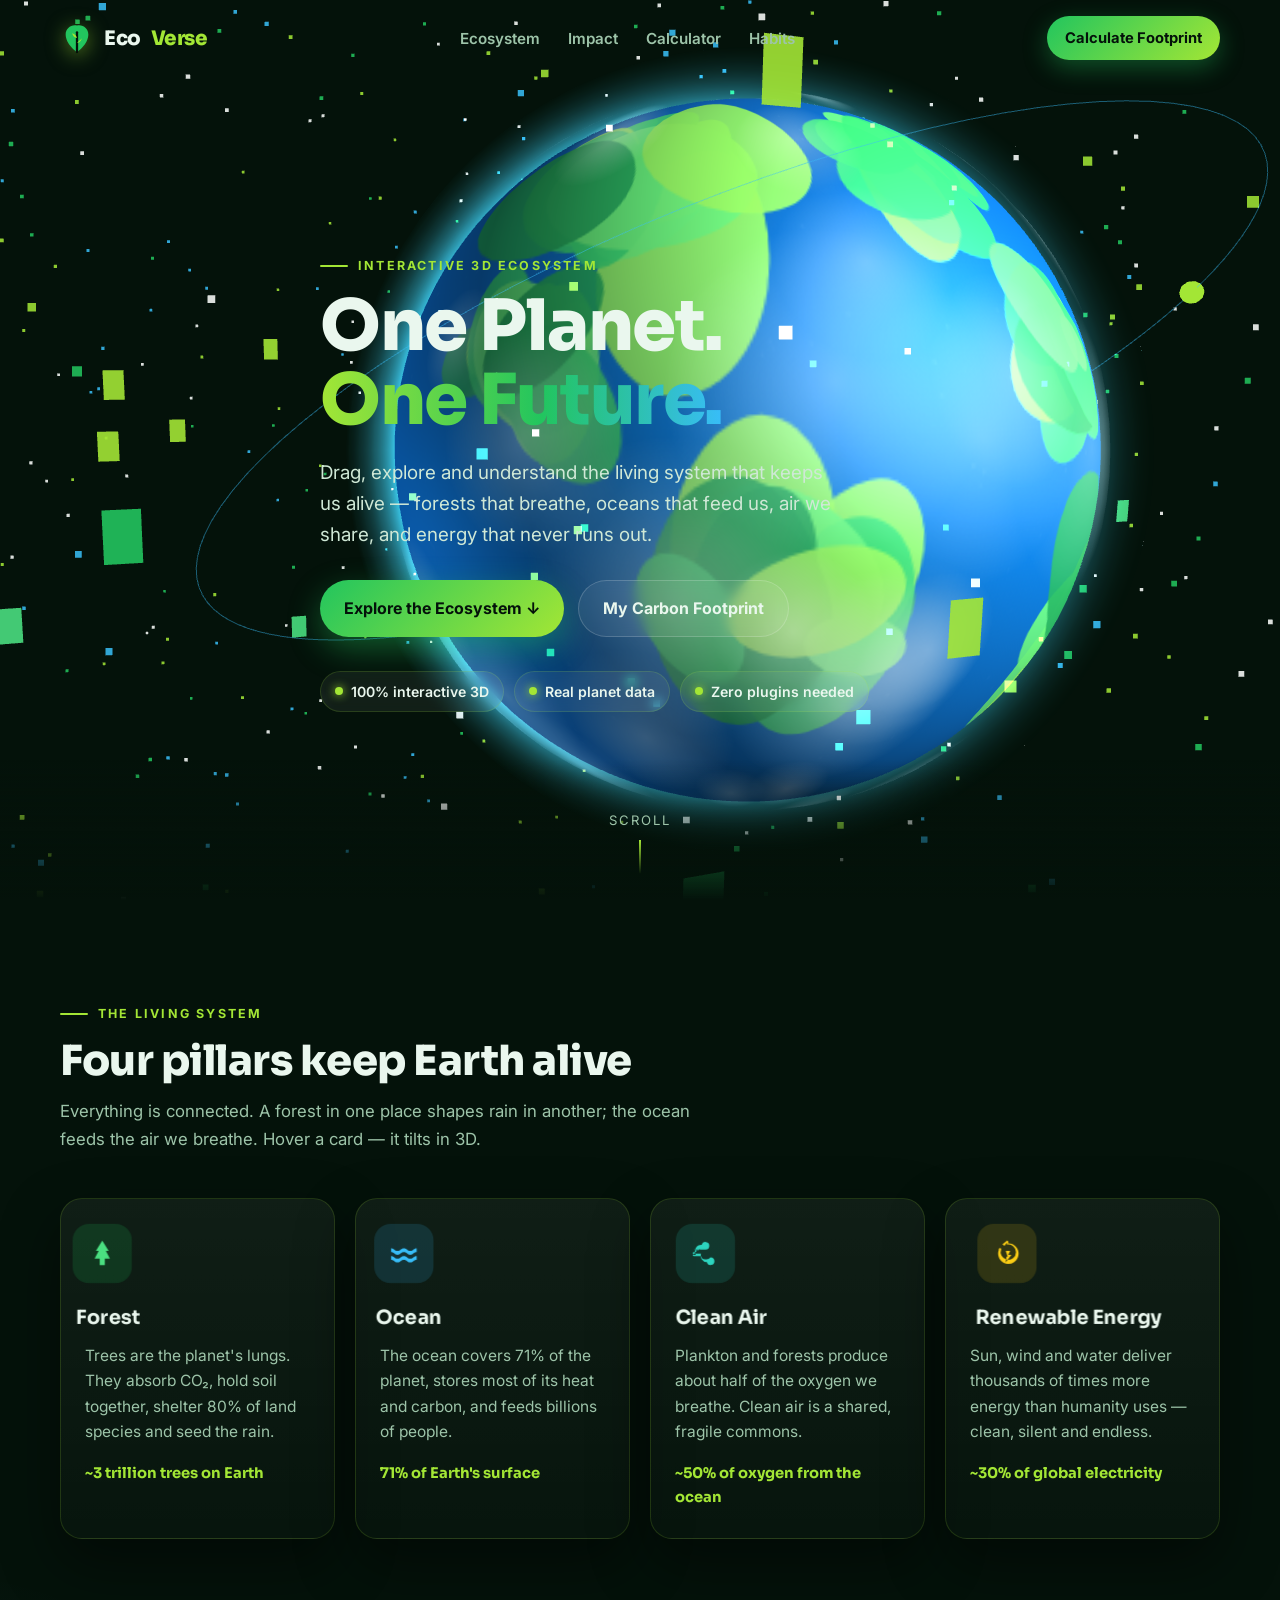
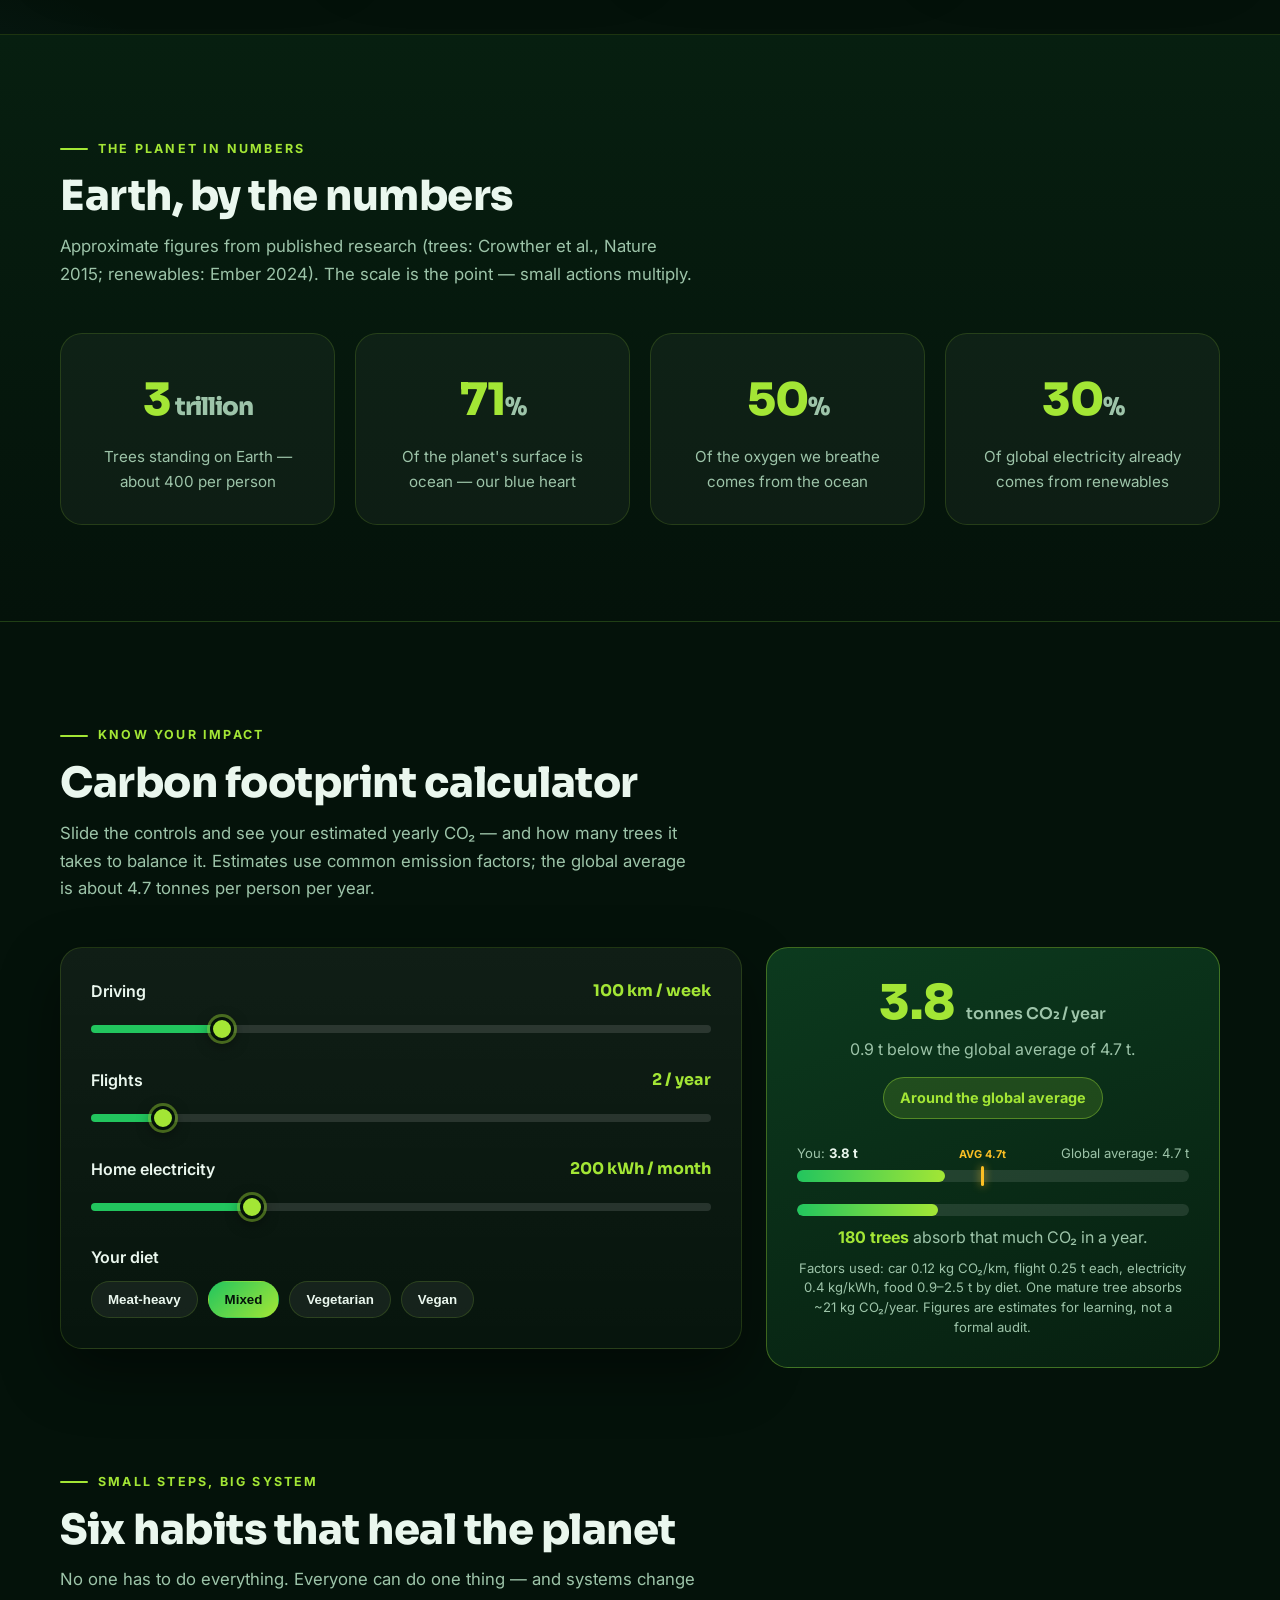
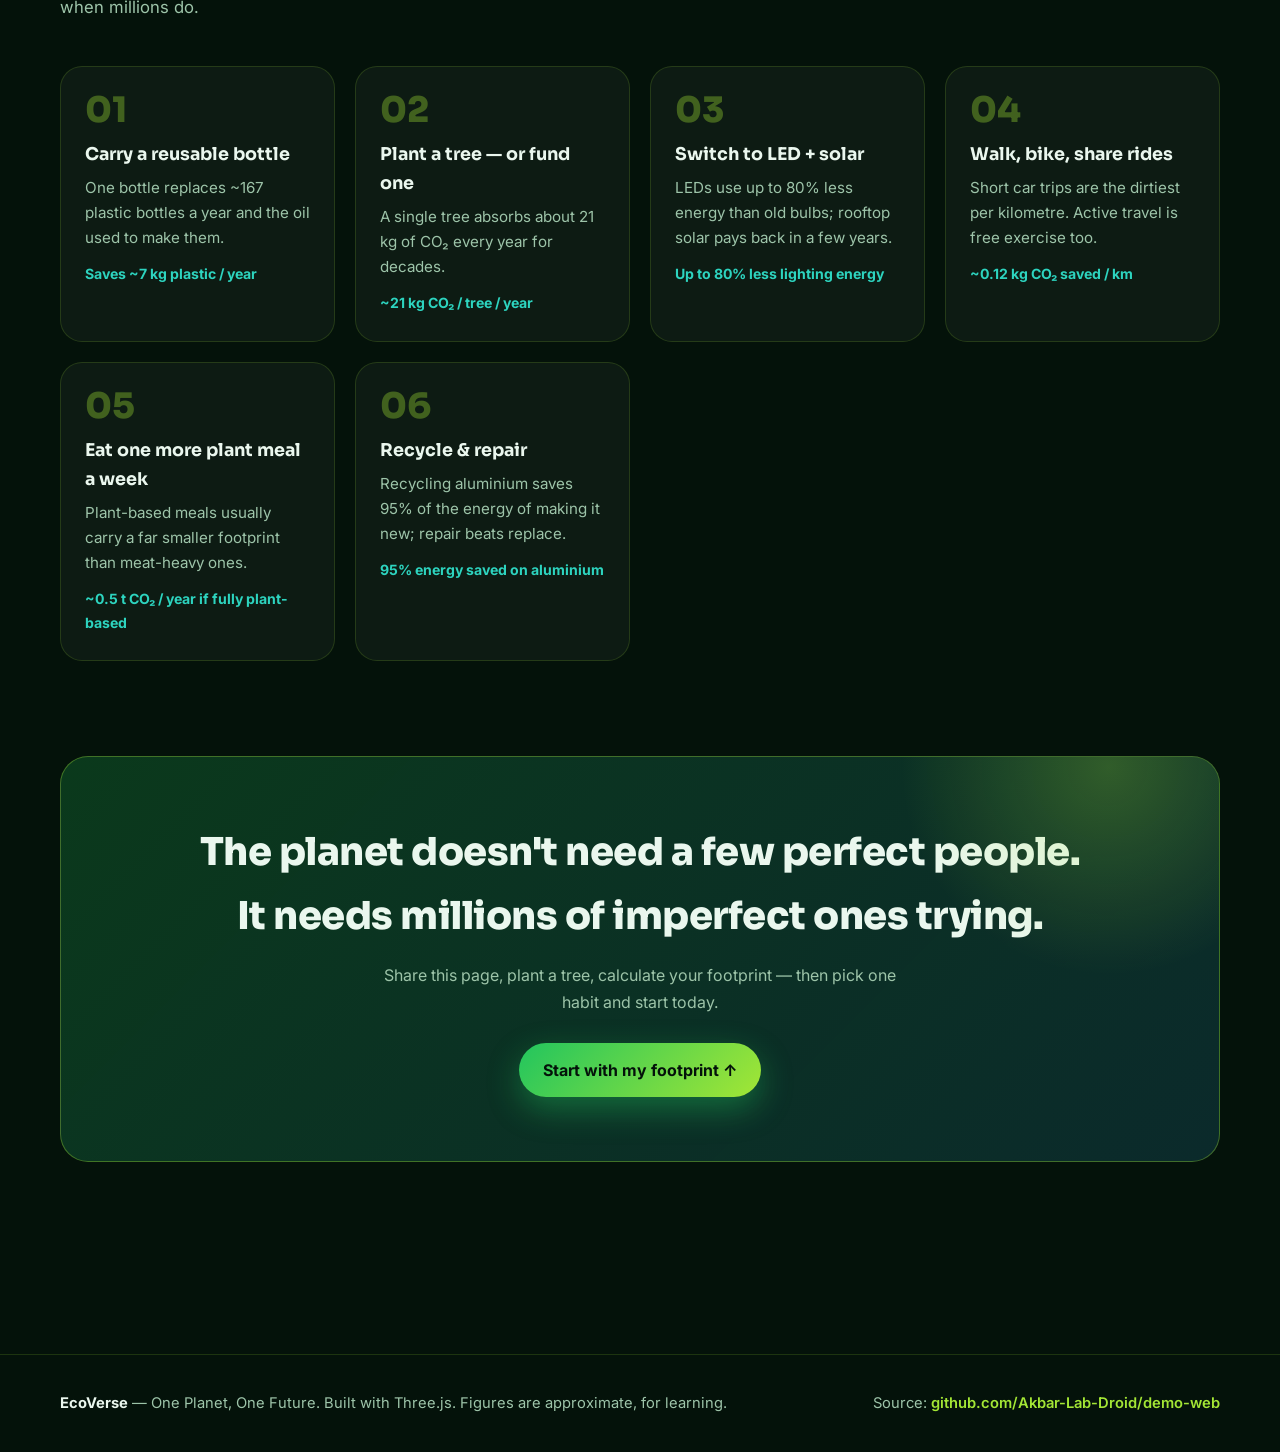
==== index.html @ ca8c3e6c "EcoVerse: interactive 3D eco-ecosystem site (Three.js Earth, carbon calculator, mobile + desktop pol" ====
<!DOCTYPE html>
<html lang="en">
<head>
<meta charset="UTF-8">
<meta name="viewport" content="width=device-width, initial-scale=1.0">
<meta name="description" content="EcoVerse — an interactive 3D journey through Earth's living ecosystem: forests, oceans, clean air and renewable energy.">
<meta name="theme-color" content="#04120a">
<title>EcoVerse — One Planet, One Future | Interactive 3D Ecosystem</title>
<link rel="preconnect" href="https://fonts.googleapis.com">
<link rel="preconnect" href="https://fonts.gstatic.com" crossorigin>
<link href="https://fonts.googleapis.com/css2?family=Sora:wght@400;600;700;800&family=Inter:wght@400;500;600&display=swap" rel="stylesheet">
<style>
  :root{
    --bg:#04120a; --bg2:#071f10; --card:#0a2a17; --line:rgba(163,230,53,.16);
    --green:#22c55e; --lime:#a3e635; --cyan:#38bdf8; --teal:#2dd4bf;
    --text:#eaf7ee; --dim:#9dc4a9; --white:#fff;
    --radius:22px;
    --shadow:0 24px 60px rgba(0,0,0,.45);
  }
  *{box-sizing:border-box;margin:0;padding:0}
  html{scroll-behavior:smooth;scroll-padding-top:84px}
  body{-webkit-tap-highlight-color:transparent}
  button,a{ touch-action:manipulation }
  :focus-visible{outline:3px solid var(--lime);outline-offset:2px;border-radius:6px}

  /* Scroll progress bar */
  #scrollbar{position:fixed;top:0;left:0;height:3px;width:0;background:linear-gradient(90deg,var(--green),var(--lime),var(--cyan));z-index:200;box-shadow:0 0 12px rgba(163,230,53,.6)}
  body{
    font-family:'Inter',system-ui,-apple-system,sans-serif;
    background:var(--bg); color:var(--text); line-height:1.65; overflow-x:hidden;
    background-image:radial-gradient(900px 500px at 85% -10%, rgba(34,197,94,.14), transparent 60%),
                     radial-gradient(700px 500px at -10% 40%, rgba(56,189,248,.10), transparent 60%);
  }
  h1,h2,h3,.font-display{font-family:'Sora',sans-serif}
  a{color:inherit;text-decoration:none}
  img{max-width:100%}
  .wrap{width:min(1160px,calc(100% - 44px));margin:0 auto}
  .section{padding:96px 0}
  .eyebrow{display:inline-flex;align-items:center;gap:10px;color:var(--lime);font-size:.78rem;font-weight:700;letter-spacing:2.2px;text-transform:uppercase;margin-bottom:14px}
  .eyebrow::before{content:"";width:28px;height:2px;background:var(--lime);border-radius:2px}
  .section-title{font-size:clamp(1.7rem,3.4vw,2.6rem);line-height:1.15;font-weight:800;letter-spacing:-.5px}
  .section-sub{color:var(--dim);max-width:640px;margin-top:12px;font-size:1.05rem}
  ::selection{background:var(--lime);color:#04120a}

  /* ---------- NAV ---------- */
  header{position:fixed;inset:0 0 auto 0;z-index:100;transition:background .3s,box-shadow .3s,backdrop-filter .3s}
  header.scrolled{background:rgba(4,18,10,.82);backdrop-filter:blur(14px);box-shadow:0 1px 0 var(--line)}
  .nav{display:flex;align-items:center;justify-content:space-between;padding:16px 0}
  .logo{display:flex;align-items:center;gap:10px;font-family:'Sora';font-weight:800;font-size:1.25rem;letter-spacing:-.5px}
  .logo svg{width:34px;height:34px;filter:drop-shadow(0 4px 10px rgba(163,230,53,.5))}
  .logo em{font-style:normal;color:var(--lime)}
  .nav-links{display:flex;gap:28px;list-style:none;font-weight:600;font-size:.95rem}
  .nav-links a{color:var(--dim);transition:color .2s}
  .nav-links a:hover{color:var(--lime)}
  .nav-cta{background:linear-gradient(135deg,var(--green),var(--lime));color:#04120a;font-weight:700;padding:10px 18px;border-radius:999px;font-size:.92rem;box-shadow:0 8px 24px rgba(34,197,94,.35);transition:transform .2s,box-shadow .2s}
  .nav-cta:hover{transform:translateY(-2px);box-shadow:0 14px 30px rgba(34,197,94,.45)}
  .burger{display:none;background:none;border:0;color:var(--text);font-size:1.5rem;cursor:pointer}

  /* ---------- HERO ---------- */
  .hero{position:relative;min-height:100vh;min-height:100svh;display:flex;align-items:center;padding:140px 0 80px;overflow:hidden}
  #earth{position:absolute;inset:0;width:100%;height:100%;display:block}
  .hero::before{content:"";position:absolute;inset:0;background:linear-gradient(90deg,rgba(4,18,10,.92) 0%,rgba(4,18,10,.72) 34%,rgba(4,18,10,.15) 62%,rgba(4,18,10,.05) 100%);pointer-events:none}
  .hero::after{content:"";position:absolute;left:0;right:0;bottom:0;height:140px;background:linear-gradient(180deg,transparent,var(--bg));pointer-events:none}
  .hero-inner{position:relative;z-index:2;max-width:640px}
  .hero h1{font-size:clamp(2.6rem,6.2vw,4.4rem);line-height:1.04;font-weight:800;letter-spacing:-1.5px}
  .hero h1 .grad{background:linear-gradient(90deg,var(--lime),var(--green) 55%,var(--cyan));-webkit-background-clip:text;background-clip:text;color:transparent}
  .hero p.lead{color:#cfe8d6;font-size:1.18rem;margin:20px 0 30px;max-width:520px}
  .hero-actions{display:flex;gap:14px;flex-wrap:wrap}
  .btn{display:inline-flex;align-items:center;gap:9px;font-weight:700;padding:14px 24px;border-radius:999px;font-size:1rem;border:0;cursor:pointer;transition:transform .2s,box-shadow .2s}
  .btn-primary{background:linear-gradient(135deg,var(--green),var(--lime));color:#04120a;box-shadow:0 12px 32px rgba(34,197,94,.4)}
  .btn-primary:hover{transform:translateY(-3px);box-shadow:0 18px 40px rgba(34,197,94,.5)}
  .btn-ghost{background:rgba(255,255,255,.06);color:var(--text);border:1px solid rgba(255,255,255,.18);backdrop-filter:blur(6px)}
  .btn-ghost:hover{transform:translateY(-3px);border-color:var(--lime)}
  .hero-chips{display:flex;gap:10px;flex-wrap:wrap;margin-top:34px}
  .chip{display:inline-flex;align-items:center;gap:8px;background:rgba(255,255,255,.06);border:1px solid var(--line);border-radius:999px;padding:8px 14px;font-size:.88rem;font-weight:600;backdrop-filter:blur(6px)}
  .chip i{width:8px;height:8px;border-radius:50%;background:var(--lime);box-shadow:0 0 10px var(--lime)}
  .scroll-hint{position:absolute;bottom:26px;left:50%;transform:translateX(-50%);z-index:2;color:var(--dim);font-size:.82rem;letter-spacing:2px;text-transform:uppercase;display:flex;flex-direction:column;align-items:center;gap:8px}
  .scroll-hint::after{content:"";width:2px;height:34px;background:linear-gradient(var(--lime),transparent);animation:drip 1.8s ease-in-out infinite}
  @keyframes drip{0%{transform:scaleY(0);transform-origin:top}55%{transform:scaleY(1);transform-origin:top}56%{transform-origin:bottom}100%{transform:scaleY(0);transform-origin:bottom}}
  /* CSS globe fallback (shown only if WebGL/Three.js fails) */
  .globe-fallback{display:none;position:absolute;right:6%;top:50%;width:340px;height:340px;border-radius:50%;transform:translateY(-50%);
    background:radial-gradient(circle at 32% 30%,#7ee787,#16a34a 42%,#0b3d91 78%,#04122e);
    box-shadow:inset -30px -20px 60px rgba(0,0,0,.55),0 0 90px rgba(34,197,94,.35);animation:spinSlow 24s linear infinite}
  @keyframes spinSlow{to{transform:translateY(-50%) rotate(360deg)}}

  /* ---------- 3D TILT + REVEAL ---------- */
  .tilt{transform-style:preserve-3d;will-change:transform;transition:transform .18s ease-out,box-shadow .25s,border-color .25s;position:relative}
  .tilt::after{content:"";position:absolute;inset:0;border-radius:inherit;pointer-events:none;
    background:radial-gradient(420px circle at var(--mx,50%) var(--my,50%),rgba(163,230,53,.12),transparent 65%);opacity:0;transition:opacity .25s}
  .tilt:hover::after{opacity:1}
  .reveal{opacity:0;transform:translateY(34px) rotateX(8deg);transform-origin:center top;transition:opacity .6s ease,transform .6s cubic-bezier(.2,.9,.3,1.15)}
  .reveal.visible{opacity:1;transform:translateY(0) rotateX(0)}

  /* ---------- ECOSYSTEM CARDS ---------- */
  .pillars{display:grid;grid-template-columns:repeat(auto-fit,minmax(240px,1fr));gap:20px;margin-top:44px;perspective:1100px}
  .pillar{background:linear-gradient(180deg,rgba(255,255,255,.05),rgba(255,255,255,.015));border:1px solid var(--line);border-radius:var(--radius);padding:28px 24px;box-shadow:var(--shadow)}
  .pillar:hover{border-color:rgba(163,230,53,.5);box-shadow:0 30px 70px rgba(0,0,0,.55)}
  .pillar .icon{width:58px;height:58px;border-radius:16px;display:flex;align-items:center;justify-content:center;margin-bottom:18px;transform:translateZ(24px)}
  .pillar .icon svg{width:30px;height:30px}
  .pillar h3{font-size:1.2rem;margin-bottom:8px;transform:translateZ(18px)}
  .pillar p{color:var(--dim);font-size:.97rem}
  .pillar .mini{margin-top:16px;font-family:'Sora';font-weight:700;color:var(--lime);font-size:.92rem}
  .ic-forest{background:rgba(34,197,94,.16);color:#4ade80}
  .ic-ocean{background:rgba(56,189,248,.15);color:#38bdf8}
  .ic-air{background:rgba(45,212,191,.15);color:#2dd4bf}
  .ic-energy{background:rgba(250,204,21,.14);color:#facc15}

  /* ---------- IMPACT STATS ---------- */
  .impact{background:linear-gradient(180deg,var(--bg2),var(--bg));border-top:1px solid var(--line);border-bottom:1px solid var(--line)}
  .stats{display:grid;grid-template-columns:repeat(auto-fit,minmax(210px,1fr));gap:20px;margin-top:44px}
  .stat{background:rgba(255,255,255,.04);border:1px solid var(--line);border-radius:var(--radius);padding:30px 24px;text-align:center}
  .stat .num{font-family:'Sora';font-size:clamp(2rem,4vw,2.8rem);font-weight:800;color:var(--lime);letter-spacing:-1px}
  .stat .num small{font-size:.55em;color:var(--dim)}
  .stat p{color:var(--dim);margin-top:6px;font-size:.95rem}

  /* ---------- CALCULATOR ---------- */
  .calc-grid{display:grid;grid-template-columns:1.2fr .8fr;gap:24px;margin-top:44px;align-items:start}
  .calc-card{background:linear-gradient(180deg,rgba(255,255,255,.05),rgba(255,255,255,.015));border:1px solid var(--line);border-radius:var(--radius);padding:30px;box-shadow:var(--shadow)}
  .slider-row{margin-bottom:26px}
  .slider-row label{display:flex;justify-content:space-between;font-weight:600;margin-bottom:10px}
  .slider-row label output{color:var(--lime);font-family:'Sora';font-weight:700}
  input[type=range]{-webkit-appearance:none;appearance:none;width:100%;height:8px;border-radius:99px;background:linear-gradient(90deg,var(--green) var(--fill,50%),rgba(255,255,255,.12) var(--fill,50%));outline:none;cursor:pointer}
  input[type=range]::-webkit-slider-thumb{-webkit-appearance:none;width:24px;height:24px;border-radius:50%;background:var(--lime);border:3px solid #04120a;box-shadow:0 0 0 3px rgba(163,230,53,.4),0 4px 14px rgba(0,0,0,.5);cursor:grab}
  input[type=range]::-moz-range-thumb{width:22px;height:22px;border-radius:50%;background:var(--lime);border:3px solid #04120a;box-shadow:0 0 0 3px rgba(163,230,53,.4);cursor:grab}
  .diet-pills{display:flex;gap:10px;flex-wrap:wrap}
  .diet-pills button{background:rgba(255,255,255,.06);border:1px solid var(--line);color:var(--text);padding:10px 16px;border-radius:999px;font-weight:600;cursor:pointer;transition:all .2s}
  .diet-pills button.active{background:linear-gradient(135deg,var(--green),var(--lime));color:#04120a;border-color:transparent}
  .result-card{background:linear-gradient(160deg,#0c3a1e,#071f10);border:1px solid rgba(163,230,53,.35);border-radius:var(--radius);padding:30px;text-align:center;position:sticky;top:100px}
  .result-card .big{font-family:'Sora';font-size:3rem;font-weight:800;color:var(--lime);line-height:1.05}
  .result-card .big small{font-size:1rem;color:var(--dim);font-weight:600}
  .result-card p{color:var(--dim);margin-top:8px}
  .verdict{display:inline-block;margin-top:14px;padding:8px 16px;border-radius:999px;font-weight:700;font-size:.9rem;background:rgba(163,230,53,.15);color:var(--lime);border:1px solid rgba(163,230,53,.4)}
  .trees-bar{height:12px;border-radius:99px;background:rgba(255,255,255,.1);margin-top:22px;overflow:hidden}
  .trees-bar i{display:block;height:100%;width:0;background:linear-gradient(90deg,var(--green),var(--lime));border-radius:99px;transition:width .6s ease}
  /* User vs average comparison bar */
  .compare{margin-top:24px;text-align:left}
  .compare .compare-label{display:flex;justify-content:space-between;font-size:.82rem;color:var(--dim);margin-bottom:6px}
  .compare .compare-label b{color:var(--text)}
  .compare-track{position:relative;height:12px;border-radius:99px;background:rgba(255,255,255,.1)}
  .compare-track .you{position:absolute;top:0;left:0;height:100%;border-radius:99px;background:linear-gradient(90deg,var(--green),var(--lime));transition:width .6s ease;max-width:100%}
  .compare-track .avg{position:absolute;top:-4px;bottom:-4px;left:47%;width:3px;background:#fbbf24;border-radius:2px;box-shadow:0 0 8px rgba(251,191,36,.8)}
  .compare-track .avg::after{content:"AVG 4.7t";position:absolute;top:-20px;left:50%;transform:translateX(-50%);font-size:.68rem;font-weight:700;color:#fbbf24;white-space:nowrap}
  .calc-note{font-size:.82rem;color:var(--dim);margin-top:22px;line-height:1.5}

  /* ---------- HABITS ---------- */
  .habits{display:grid;grid-template-columns:repeat(auto-fit,minmax(250px,1fr));gap:20px;margin-top:44px;perspective:1100px}
  .habit{background:rgba(255,255,255,.04);border:1px solid var(--line);border-radius:var(--radius);padding:26px 24px}
  .habit:hover{border-color:rgba(163,230,53,.5)}
  .habit .n{font-family:'Sora';font-weight:800;color:rgba(163,230,53,.35);font-size:2.2rem;line-height:1}
  .habit h3{margin:12px 0 6px;font-size:1.1rem}
  .habit p{color:var(--dim);font-size:.95rem}
  .habit .save{margin-top:12px;font-size:.88rem;font-weight:700;color:var(--teal)}

  /* ---------- CTA + FOOTER ---------- */
  .cta{margin:96px 0 0;text-align:center}
  .cta-box{background:linear-gradient(135deg,rgba(34,197,94,.22),rgba(56,189,248,.14));border:1px solid rgba(163,230,53,.35);border-radius:28px;padding:64px 32px;position:relative;overflow:hidden}
  .cta-box::before{content:"";position:absolute;width:420px;height:420px;border-radius:50%;background:radial-gradient(circle,rgba(163,230,53,.25),transparent 70%);top:-200px;right:-100px;pointer-events:none}
  .cta-box h2{font-size:clamp(1.6rem,3.4vw,2.4rem);font-weight:800;letter-spacing:-.5px}
  .cta-box p{color:var(--dim);margin:14px auto 28px;max-width:520px}
  footer{border-top:1px solid var(--line);padding:36px 0;margin-top:96px;color:var(--dim);font-size:.92rem}
  .foot{display:flex;justify-content:space-between;gap:20px;flex-wrap:wrap;align-items:center}
  .foot a{color:var(--lime);font-weight:600}

  @media (max-width:900px){
    .calc-grid{grid-template-columns:1fr}
    .result-card{position:static}
    .hero::before{background:linear-gradient(180deg,rgba(4,18,10,.94) 0%,rgba(4,18,10,.82) 42%,rgba(4,18,10,.55) 68%,rgba(4,18,10,.78) 100%)}
    .globe-fallback{width:240px;height:240px;right:50%;transform:translate(50%,-50%);opacity:.5}
  }
  @media (max-width:760px){
    .nav-links{display:none}
    .nav-cta{display:none}
    .burger{display:block}
    .section{padding:64px 0}
    .scroll-hint{display:none}
    .hero{padding-top:110px}
    .hero p.lead{font-size:1.05rem}
    .hero-chips{gap:8px}
    .chip{font-size:.8rem;padding:7px 11px}
  }
  @media (max-width:560px){
    .stats{grid-template-columns:repeat(2,1fr);gap:12px}
    .stat{padding:20px 12px}
    .hero-actions .btn{flex:1 1 100%;justify-content:center}
    .diet-pills button{padding:12px 18px}
    .pillar,.habit,.calc-card{padding:22px 18px}
  }
  @media (pointer:coarse){
    input[type=range]{height:12px}
    input[type=range]::-webkit-slider-thumb{width:30px;height:30px}
    input[type=range]::-moz-range-thumb{width:28px;height:28px}
    .btn,.nav-cta{min-height:48px}
  }
  @media (prefers-reduced-motion:reduce){
    *,*::before,*::after{animation-duration:.01ms!important;animation-iteration-count:1!important;transition-duration:.01ms!important}
    .reveal{opacity:1;transform:none}
  }
</style>
</head>
<body>
<div id="scrollbar" aria-hidden="true"></div>

<!-- ================= NAV ================= -->
<header id="siteHeader">
  <div class="wrap nav">
    <a class="logo" href="#top" aria-label="EcoVerse home">
      <svg viewBox="0 0 24 24" fill="none" aria-hidden="true"><path d="M12 22C12 22 4 16.5 4 9.5 4 5.9 6.9 3 10.5 3c.5 0 1 .06 1.5.17C12.6 3.06 13 3 13.5 3 17.1 3 20 5.9 20 9.5 20 16.5 12 22 12 22Z" fill="#22c55e"/><path d="M12 22V8" stroke="#04120a" stroke-width="1.6" stroke-linecap="round"/><path d="M12 12c-1.8-.4-3-1.6-3.4-3.4C10.4 9 11.6 10.2 12 12Zm0 3.5c1.8-.4 3-1.6 3.4-3.4-.4.4-1.6 1.6-3.4 3.4Z" fill="#a3e635"/></svg>
      Eco<em>Verse</em>
    </a>
    <nav>
      <ul class="nav-links" id="navLinks">
        <li><a href="#ecosystem">Ecosystem</a></li>
        <li><a href="#impact">Impact</a></li>
        <li><a href="#calculator">Calculator</a></li>
        <li><a href="#habits">Habits</a></li>
      </ul>
    </nav>
    <a class="nav-cta" href="#calculator">Calculate Footprint</a>
    <button class="burger" id="burger" aria-label="Menu">&#9776;</button>
  </div>
</header>

<!-- ================= HERO ================= -->
<section class="hero" id="top">
  <canvas id="earth" aria-label="Interactive 3D Earth"></canvas>
  <div class="globe-fallback" id="globeFallback" aria-hidden="true"></div>
  <div class="wrap hero-inner">
    <span class="eyebrow">Interactive 3D Ecosystem</span>
    <h1>One Planet.<br><span class="grad">One Future.</span></h1>
    <p class="lead">Drag, explore and understand the living system that keeps us alive — forests that breathe, oceans that feed us, air we share, and energy that never runs out.</p>
    <div class="hero-actions">
      <a class="btn btn-primary" href="#ecosystem">Explore the Ecosystem &#8595;</a>
      <a class="btn btn-ghost" href="#calculator">My Carbon Footprint</a>
    </div>
    <div class="hero-chips">
      <span class="chip"><i></i>100% interactive 3D</span>
      <span class="chip"><i></i>Real planet data</span>
      <span class="chip"><i></i>Zero plugins needed</span>
    </div>
  </div>
  <div class="scroll-hint">Scroll</div>
</section>

<!-- ================= ECOSYSTEM ================= -->
<section class="section" id="ecosystem">
  <div class="wrap">
    <span class="eyebrow reveal">The Living System</span>
    <h2 class="section-title reveal">Four pillars keep Earth alive</h2>
    <p class="section-sub reveal">Everything is connected. A forest in one place shapes rain in another; the ocean feeds the air we breathe. Hover a card — it tilts in 3D.</p>
    <div class="pillars">
      <article class="pillar tilt reveal" data-tilt>
        <div class="icon ic-forest">
          <svg viewBox="0 0 24 24" fill="currentColor" aria-hidden="true"><path d="M12 2 7 10h2.2L6 16h4v5h4v-5h4l-3.2-6H17L12 2Z"/></svg>
        </div>
        <h3>Forest</h3>
        <p>Trees are the planet's lungs. They absorb CO&#8322;, hold soil together, shelter 80% of land species and seed the rain.</p>
        <div class="mini">~3 trillion trees on Earth</div>
      </article>
      <article class="pillar tilt reveal" data-tilt>
        <div class="icon ic-ocean">
          <svg viewBox="0 0 24 24" fill="currentColor" aria-hidden="true"><path d="M2 14c2.5 0 2.5 2 5 2s2.5-2 5-2 2.5 2 5 2 2.5-2 5-2v3c-2.5 0-2.5 2-5 2s-2.5-2-5-2-2.5 2-5 2-2.5-2-5-2v-3Zm0-6c2.5 0 2.5 2 5 2s2.5-2 5-2 2.5 2 5 2 2.5-2 5-2v3c-2.5 0-2.5 2-5 2s-2.5-2-5-2-2.5 2-5 2-2.5-2-5-2V8Z"/></svg>
        </div>
        <h3>Ocean</h3>
        <p>The ocean covers 71% of the planet, stores most of its heat and carbon, and feeds billions of people.</p>
        <div class="mini">71% of Earth's surface</div>
      </article>
      <article class="pillar tilt reveal" data-tilt>
        <div class="icon ic-air">
          <svg viewBox="0 0 24 24" fill="currentColor" aria-hidden="true"><path d="M3 8h9a3 3 0 1 0-2.9-3.7A5 5 0 0 0 4.5 12H3a1 1 0 0 1 0-2h1.5A3.5 3.5 0 0 1 8 7.5 4.5 4.5 0 0 1 3 8Zm0 6h13a3 3 0 1 1-2.9 3.7A5 5 0 0 1 8.5 11H3a1 1 0 0 0 0 2h5.5A3.5 3.5 0 0 0 12 15.5 4.5 4.5 0 0 0 16 14H3Z" transform="translate(0 1)"/></svg>
        </div>
        <h3>Clean Air</h3>
        <p>Plankton and forests produce about half of the oxygen we breathe. Clean air is a shared, fragile commons.</p>
        <div class="mini">~50% of oxygen from the ocean</div>
      </article>
      <article class="pillar tilt reveal" data-tilt>
        <div class="icon ic-energy">
          <svg viewBox="0 0 24 24" fill="currentColor" aria-hidden="true"><path d="M12 2a1 1 0 0 1 1 1v1.1a8 8 0 1 1-7.4 5.1 1 1 0 1 1 1.9-.6A6 6 0 1 0 12 5V3.5l-2 2.5-1.6-1.2L12 2Zm-1 8 1.5 4.5L9 14.5h2.6L11 19l4.5-6H13l1.5-3H11Z"/></svg>
        </div>
        <h3>Renewable Energy</h3>
        <p>Sun, wind and water deliver thousands of times more energy than humanity uses — clean, silent and endless.</p>
        <div class="mini">~30% of global electricity</div>
      </article>
    </div>
  </div>
</section>

<!-- ================= IMPACT ================= -->
<section class="section impact" id="impact">
  <div class="wrap">
    <span class="eyebrow reveal">The Planet in Numbers</span>
    <h2 class="section-title reveal">Earth, by the numbers</h2>
    <p class="section-sub reveal">Approximate figures from published research (trees: Crowther et al., Nature 2015; renewables: Ember 2024). The scale is the point — small actions multiply.</p>
    <div class="stats">
      <div class="stat tilt reveal" data-tilt>
        <div class="num"><span data-count="3" data-decimals="0">0</span><small> trillion</small></div>
        <p>Trees standing on Earth — about 400 per person</p>
      </div>
      <div class="stat tilt reveal" data-tilt>
        <div class="num"><span data-count="71" data-decimals="0">0</span><small>%</small></div>
        <p>Of the planet's surface is ocean — our blue heart</p>
      </div>
      <div class="stat tilt reveal" data-tilt>
        <div class="num"><span data-count="50" data-decimals="0">0</span><small>%</small></div>
        <p>Of the oxygen we breathe comes from the ocean</p>
      </div>
      <div class="stat tilt reveal" data-tilt>
        <div class="num"><span data-count="30" data-decimals="0">0</span><small>%</small></div>
        <p>Of global electricity already comes from renewables</p>
      </div>
    </div>
  </div>
</section>

<!-- ================= CALCULATOR ================= -->
<section class="section" id="calculator">
  <div class="wrap">
    <span class="eyebrow reveal">Know Your Impact</span>
    <h2 class="section-title reveal">Carbon footprint calculator</h2>
    <p class="section-sub reveal">Slide the controls and see your estimated yearly CO&#8322; — and how many trees it takes to balance it. Estimates use common emission factors; the global average is about 4.7 tonnes per person per year.</p>
    <div class="calc-grid">
      <div class="calc-card tilt reveal" data-tilt>
        <div class="slider-row">
          <label for="carRange">Driving <output id="carOut">100 km / week</output></label>
          <input type="range" id="carRange" min="0" max="500" step="10" value="100" aria-label="Kilometres driven per week">
        </div>
        <div class="slider-row">
          <label for="flyRange">Flights <output id="flyOut">2 / year</output></label>
          <input type="range" id="flyRange" min="0" max="20" step="1" value="2" aria-label="Flights per year">
        </div>
        <div class="slider-row">
          <label for="powerRange">Home electricity <output id="powerOut">200 kWh / month</output></label>
          <input type="range" id="powerRange" min="0" max="800" step="20" value="200" aria-label="Electricity use per month">
        </div>
        <div class="slider-row" style="margin-bottom:0">
          <label>Your diet</label>
          <div class="diet-pills" id="dietPills">
            <button type="button" data-diet="2.5">Meat-heavy</button>
            <button type="button" data-diet="1.7" class="active">Mixed</button>
            <button type="button" data-diet="1.2">Vegetarian</button>
            <button type="button" data-diet="0.9">Vegan</button>
          </div>
        </div>
      </div>
      <div class="result-card reveal">
        <div class="big"><span id="co2Total">4.6</span> <small>tonnes CO&#8322; / year</small></div>
        <p id="co2Compare">Right around the global average of 4.7 t.</p>
        <span class="verdict" id="verdict">Average footprint</span>
        <div class="compare">
          <div class="compare-label"><span>You: <b id="compareYou">4.6 t</b></span><span>Global average: 4.7 t</span></div>
          <div class="compare-track"><div class="you" id="compareYouBar" style="width:46%"></div><div class="avg"></div></div>
        </div>
        <div class="trees-bar"><i id="treesBar"></i></div>
        <p><strong style="color:var(--lime)"><span id="treesCount">219</span> trees</strong> absorb that much CO&#8322; in a year.</p>
        <p class="calc-note">Factors used: car 0.12 kg CO&#8322;/km, flight 0.25 t each, electricity 0.4 kg/kWh, food 0.9–2.5 t by diet. One mature tree absorbs ~21 kg CO&#8322;/year. Figures are estimates for learning, not a formal audit.</p>
      </div>
    </div>
  </div>
</section>

<!-- ================= HABITS ================= -->
<section class="section" id="habits" style="padding-top:0">
  <div class="wrap">
    <span class="eyebrow reveal">Small Steps, Big System</span>
    <h2 class="section-title reveal">Six habits that heal the planet</h2>
    <p class="section-sub reveal">No one has to do everything. Everyone can do one thing — and systems change when millions do.</p>
    <div class="habits">
      <article class="habit tilt reveal" data-tilt><div class="n">01</div><h3>Carry a reusable bottle</h3><p>One bottle replaces ~167 plastic bottles a year and the oil used to make them.</p><div class="save">Saves ~7 kg plastic / year</div></article>
      <article class="habit tilt reveal" data-tilt><div class="n">02</div><h3>Plant a tree — or fund one</h3><p>A single tree absorbs about 21 kg of CO&#8322; every year for decades.</p><div class="save">~21 kg CO&#8322; / tree / year</div></article>
      <article class="habit tilt reveal" data-tilt><div class="n">03</div><h3>Switch to LED + solar</h3><p>LEDs use up to 80% less energy than old bulbs; rooftop solar pays back in a few years.</p><div class="save">Up to 80% less lighting energy</div></article>
      <article class="habit tilt reveal" data-tilt><div class="n">04</div><h3>Walk, bike, share rides</h3><p>Short car trips are the dirtiest per kilometre. Active travel is free exercise too.</p><div class="save">~0.12 kg CO&#8322; saved / km</div></article>
      <article class="habit tilt reveal" data-tilt><div class="n">05</div><h3>Eat one more plant meal a week</h3><p>Plant-based meals usually carry a far smaller footprint than meat-heavy ones.</p><div class="save">~0.5 t CO&#8322; / year if fully plant-based</div></article>
      <article class="habit tilt reveal" data-tilt><div class="n">06</div><h3>Recycle &amp; repair</h3><p>Recycling aluminium saves 95% of the energy of making it new; repair beats replace.</p><div class="save">95% energy saved on aluminium</div></article>
    </div>

    <div class="cta">
      <div class="cta-box reveal">
        <h2>The planet doesn't need a few perfect people.<br>It needs millions of imperfect ones trying.</h2>
        <p>Share this page, plant a tree, calculate your footprint — then pick one habit and start today.</p>
        <a class="btn btn-primary" href="#calculator">Start with my footprint &#8593;</a>
      </div>
    </div>
  </div>
</section>

<footer>
  <div class="wrap foot">
    <div><strong style="color:var(--text)">EcoVerse</strong> — One Planet, One Future. Built with Three.js. Figures are approximate, for learning.</div>
    <div>Source: <a href="https://github.com/Akbar-Lab-Droid/demo-web" target="_blank" rel="noopener">github.com/Akbar-Lab-Droid/demo-web</a></div>
  </div>
</footer>

<style>
  @media (max-width:760px){
    .nav-links.open{display:flex;position:absolute;top:66px;right:22px;background:#071f10;border:1px solid var(--line);border-radius:16px;padding:18px;flex-direction:column;gap:14px;box-shadow:var(--shadow)}
  }
</style>
<script src="js/three.min.js"></script>
<script>
(function(){
  "use strict";
  var reduced = window.matchMedia("(prefers-reduced-motion: reduce)").matches;

  /* ================= HEADER + BURGER ================= */
  var header = document.getElementById("siteHeader");
  var burger = document.getElementById("burger");
  var navLinks = document.getElementById("navLinks");
  var scrollbar = document.getElementById("scrollbar");
  function onScroll(){
    header.classList.toggle("scrolled", window.scrollY > 10);
    var h = document.documentElement.scrollHeight - window.innerHeight;
    scrollbar.style.width = (h > 0 ? (window.scrollY / h) * 100 : 0) + "%";
  }
  window.addEventListener("scroll", onScroll, {passive:true}); onScroll();
  burger.addEventListener("click", function(){ navLinks.classList.toggle("open"); });
  navLinks.querySelectorAll("a").forEach(function(a){ a.addEventListener("click", function(){ navLinks.classList.remove("open"); }); });

  /* ================= REVEAL ================= */
  var io = new IntersectionObserver(function(entries){
    entries.forEach(function(e){
      if(e.isIntersecting){ e.target.classList.add("visible"); io.unobserve(e.target); }
    });
  }, {threshold:.12});
  document.querySelectorAll(".reveal").forEach(function(el, i){
    el.style.transitionDelay = (Math.min(i % 6, 5) * 60) + "ms";
    io.observe(el);
  });

  /* ================= 3D TILT ================= */
  var fine = window.matchMedia("(pointer: fine)").matches;
  if (fine && !reduced) {
    document.querySelectorAll("[data-tilt]").forEach(function(card){
      card.addEventListener("pointermove", function(e){
        var r = card.getBoundingClientRect();
        var px = (e.clientX - r.left) / r.width, py = (e.clientY - r.top) / r.height;
        card.style.transform = "perspective(900px) rotateX(" + ((0.5 - py) * 10).toFixed(2) + "deg) rotateY(" + ((px - 0.5) * 10).toFixed(2) + "deg) translateZ(8px)";
        card.style.setProperty("--mx", (px * 100) + "%");
        card.style.setProperty("--my", (py * 100) + "%");
      });
      card.addEventListener("pointerleave", function(){ card.style.transform = ""; });
    });
  }

  /* ================= COUNT-UP STATS ================= */
  function countUp(el){
    var target = parseFloat(el.getAttribute("data-count"));
    if (reduced) { el.textContent = target; return; }
    var dur = 1400, t0 = performance.now();
    (function tick(now){
      var p = Math.min((now - t0) / dur, 1);
      el.textContent = Math.round(target * (1 - Math.pow(1 - p, 3)));
      if (p < 1) requestAnimationFrame(tick);
    })(t0);
  }
  var statIO = new IntersectionObserver(function(entries){
    entries.forEach(function(e){
      if(e.isIntersecting){ e.target.querySelectorAll("[data-count]").forEach(countUp); statIO.disconnect(); }
    });
  }, {threshold:.3});
  var impact = document.getElementById("impact");
  if (impact) statIO.observe(impact);

  /* ================= CARBON CALCULATOR ================= */
  var car = document.getElementById("carRange"), fly = document.getElementById("flyRange"),
      power = document.getElementById("powerRange"),
      carOut = document.getElementById("carOut"), flyOut = document.getElementById("flyOut"),
      powerOut = document.getElementById("powerOut"),
      co2Total = document.getElementById("co2Total"), co2Compare = document.getElementById("co2Compare"),
      verdict = document.getElementById("verdict"), treesBar = document.getElementById("treesBar"),
      treesCount = document.getElementById("treesCount"), dietPills = document.getElementById("dietPills"),
      compareYou = document.getElementById("compareYou"), compareYouBar = document.getElementById("compareYouBar");
  var diet = 1.7;
  function fill(input){
    var p = ((input.value - input.min) / (input.max - input.min)) * 100;
    input.style.setProperty("--fill", p + "%");
  }
  function calc(){
    var carT = (car.value * 52 * 0.12) / 1000;
    var flyT = fly.value * 0.25;
    var powT = (power.value * 12 * 0.4) / 1000;
    var total = carT + flyT + powT + diet;
    co2Total.textContent = total.toFixed(1);
    compareYou.textContent = total.toFixed(1) + " t";
    compareYouBar.style.width = Math.min(total / 10 * 100, 100) + "%";
    var trees = Math.round(total * 1000 / 21);
    treesCount.textContent = trees.toLocaleString("en-US");
    treesBar.style.width = Math.min(trees / 500 * 100, 100) + "%";
    if (total < 3) { verdict.textContent = "Below average — great job!"; verdict.style.color = "var(--lime)"; }
    else if (total <= 6) { verdict.textContent = "Around the global average"; verdict.style.color = "var(--lime)"; }
    else { verdict.textContent = "Above average — room to improve"; verdict.style.color = "#fbbf24"; }
    var diff = total - 4.7;
    co2Compare.textContent = diff <= -0.1
      ? Math.abs(diff).toFixed(1) + " t below the global average of 4.7 t."
      : diff >= 0.1
      ? diff.toFixed(1) + " t above the global average of 4.7 t."
      : "Right around the global average of 4.7 t.";
    carOut.textContent = car.value + " km / week";
    flyOut.textContent = fly.value + (fly.value == 1 ? " / year" : " / year");
    powerOut.textContent = power.value + " kWh / month";
    [car, fly, power].forEach(fill);
  }
  [car, fly, power].forEach(function(inp){ inp.addEventListener("input", calc); });
  dietPills.querySelectorAll("button").forEach(function(btn){
    btn.addEventListener("click", function(){
      dietPills.querySelectorAll("button").forEach(function(b){ b.classList.remove("active"); });
      btn.classList.add("active");
      diet = parseFloat(btn.getAttribute("data-diet"));
      calc();
    });
  });
  calc();

  /* ================= 3D EARTH (Three.js) ================= */
  var canvas = document.getElementById("earth");
  var fallback = document.getElementById("globeFallback");
  function showFallback(){ canvas.style.display = "none"; fallback.style.display = "block"; }
  try {
    if (typeof THREE === "undefined") throw new Error("Three.js not loaded");
    var renderer = new THREE.WebGLRenderer({canvas: canvas, alpha: true, antialias: true});
    renderer.setPixelRatio(Math.min(window.devicePixelRatio || 1, 2));

    var scene = new THREE.Scene();
    var camera = new THREE.PerspectiveCamera(45, 1, 0.1, 100);
    camera.position.set(0, 0, 5.4);

    scene.add(new THREE.AmbientLight(0xffffff, 0.55));
    var sun = new THREE.DirectionalLight(0xffffff, 1.15);
    sun.position.set(5, 3, 5);
    scene.add(sun);
    var rim = new THREE.DirectionalLight(0x38bdf8, 0.5);
    rim.position.set(-5, -2, -3);
    scene.add(rim);

    /* --- procedural Earth texture --- */
    function earthTexture(){
      var c = document.createElement("canvas"); c.width = 1024; c.height = 512;
      var x = c.getContext("2d");
      var g = x.createLinearGradient(0, 0, 0, 512);
      g.addColorStop(0, "#0d4d8f"); g.addColorStop(0.5, "#0b5fa5"); g.addColorStop(1, "#0d4d8f");
      x.fillStyle = g; x.fillRect(0, 0, 1024, 512);
      // subtle ocean noise
      for (var i = 0; i < 900; i++){
        x.fillStyle = "rgba(255,255,255," + (Math.random() * 0.03) + ")";
        x.fillRect(Math.random() * 1024, Math.random() * 512, 2, 2);
      }
      // continents: clusters of blobby ellipses
      var greens = ["#2fae5f", "#57c465", "#1e8a4c", "#7ac74f"];
      var clusters = [
        [150, 130, 90], [330, 110, 70], [520, 150, 100], [700, 120, 80], [860, 140, 70],
        [220, 300, 80], [430, 320, 90], [620, 300, 70], [800, 330, 80],
        [120, 210, 55], [950, 250, 55], [380, 200, 60], [580, 230, 60]
      ];
      clusters.forEach(function(cl){
        var cx = cl[0], cy = cl[1], r = cl[2];
        for (var j = 0; j < 12; j++){
          var a = Math.random() * Math.PI * 2, d = Math.random() * r * 0.7;
          var ex = cx + Math.cos(a) * d, ey = cy + Math.sin(a) * d * 0.6;
          var er = r * (0.25 + Math.random() * 0.45);
          x.fillStyle = greens[Math.floor(Math.random() * greens.length)];
          x.globalAlpha = 0.9;
          x.beginPath(); x.ellipse(ex, ey, er, er * 0.62, Math.random() * Math.PI, 0, Math.PI * 2); x.fill();
        }
      });
      x.globalAlpha = 1;
      // polar caps
      x.fillStyle = "rgba(240,248,255,.92)";
      x.beginPath(); x.ellipse(512, -6, 560, 34, 0, 0, Math.PI * 2); x.fill();
      x.beginPath(); x.ellipse(512, 518, 560, 30, 0, 0, Math.PI * 2); x.fill();
      var t = new THREE.CanvasTexture(c);
      t.anisotropy = 4;
      return t;
    }
    function cloudTexture(){
      var c = document.createElement("canvas"); c.width = 1024; c.height = 512;
      var x = c.getContext("2d");
      for (var i = 0; i < 70; i++){
        var px = Math.random() * 1024, py = 60 + Math.random() * 392, pr = 18 + Math.random() * 42;
        var g = x.createRadialGradient(px, py, 0, px, py, pr);
        g.addColorStop(0, "rgba(255,255,255,.55)");
        g.addColorStop(1, "rgba(255,255,255,0)");
        x.fillStyle = g;
        x.beginPath(); x.arc(px, py, pr, 0, Math.PI * 2); x.fill();
      }
      return new THREE.CanvasTexture(c);
    }

    var earthGroup = new THREE.Group();
    scene.add(earthGroup);

    var earth = new THREE.Mesh(
      new THREE.SphereGeometry(1.7, 64, 64),
      new THREE.MeshPhongMaterial({map: earthTexture(), shininess: 12, specular: new THREE.Color(0x1a2a3a)})
    );
    earthGroup.add(earth);

    var clouds = new THREE.Mesh(
      new THREE.SphereGeometry(1.74, 48, 48),
      new THREE.MeshLambertMaterial({map: cloudTexture(), transparent: true, opacity: 0.6, depthWrite: false})
    );
    earthGroup.add(clouds);

    // atmosphere glow (fresnel shader)
    var atmo = new THREE.Mesh(
      new THREE.SphereGeometry(1.92, 48, 48),
      new THREE.ShaderMaterial({
        vertexShader: "varying vec3 vN; void main(){ vN = normalize(normalMatrix * normal); gl_Position = projectionMatrix * modelViewMatrix * vec4(position,1.0); }",
        fragmentShader: "varying vec3 vN; void main(){ float i = pow(0.72 - dot(vN, vec3(0.0,0.0,1.0)), 3.0); gl_FragColor = vec4(0.25,0.85,1.0,1.0) * i; }",
        blending: THREE.AdditiveBlending, side: THREE.BackSide, transparent: true, depthWrite: false
      })
    );
    earthGroup.add(atmo);

    // orbit ring + satellite
    var orbitTilt = new THREE.Group();
    orbitTilt.rotation.x = Math.PI / 2.6;
    orbitTilt.rotation.y = 0.3;
    earthGroup.add(orbitTilt);
    var ringPts = [];
    for (var ri = 0; ri <= 128; ri++){
      var ra = (ri / 128) * Math.PI * 2;
      ringPts.push(new THREE.Vector3(Math.cos(ra) * 2.6, Math.sin(ra) * 2.6, 0));
    }
    orbitTilt.add(new THREE.LineLoop(
      new THREE.BufferGeometry().setFromPoints(ringPts),
      new THREE.LineBasicMaterial({color: 0x38bdf8, transparent: true, opacity: 0.45})
    ));
    var satSpinner = new THREE.Group();
    orbitTilt.add(satSpinner);
    var satellite = new THREE.Mesh(
      new THREE.SphereGeometry(0.06, 12, 12),
      new THREE.MeshBasicMaterial({color: 0xa3e635})
    );
    satellite.position.set(2.6, 0, 0);
    satSpinner.add(satellite);

    // orbiting particles (pollen / fireflies)
    var pCount = 700, pos = new Float32Array(pCount * 3), col = new Float32Array(pCount * 3);
    var palette = [new THREE.Color(0xa3e635), new THREE.Color(0x22c55e), new THREE.Color(0x38bdf8), new THREE.Color(0xffffff)];
    for (var p = 0; p < pCount; p++){
      var th = Math.random() * Math.PI * 2, ph = Math.acos(2 * Math.random() - 1), r = 2.5 + Math.random() * 1.9;
      pos[p*3] = r * Math.sin(ph) * Math.cos(th);
      pos[p*3+1] = r * Math.cos(ph) * 0.75;
      pos[p*3+2] = r * Math.sin(ph) * Math.sin(th);
      var cc = palette[Math.floor(Math.random() * palette.length)];
      col[p*3] = cc.r; col[p*3+1] = cc.g; col[p*3+2] = cc.b;
    }
    var pGeo = new THREE.BufferGeometry();
    pGeo.setAttribute("position", new THREE.BufferAttribute(pos, 3));
    pGeo.setAttribute("color", new THREE.BufferAttribute(col, 3));
    var particles = new THREE.Points(pGeo, new THREE.PointsMaterial({size: 0.045, vertexColors: true, transparent: true, opacity: 0.85, depthWrite: false, blending: THREE.AdditiveBlending}));
    scene.add(particles);

    // floating leaves
    var leaves = [];
    var leafGeo = new THREE.PlaneGeometry(0.09, 0.14);
    for (var l = 0; l < 26; l++){
      var lm = new THREE.Mesh(leafGeo, new THREE.MeshBasicMaterial({color: [0x4ade80, 0xa3e635, 0x22c55e][l % 3], side: THREE.DoubleSide, transparent: true, opacity: 0.9}));
      var la = Math.random() * Math.PI * 2, lr = 2.6 + Math.random() * 1.2;
      lm.position.set(Math.cos(la) * lr, (Math.random() - 0.5) * 2.6, Math.sin(la) * lr);
      lm.userData = {baseY: lm.position.y, phase: Math.random() * Math.PI * 2, speed: 0.4 + Math.random() * 0.8};
      earthGroup.add(lm);
      leaves.push(lm);
    }

    /* --- layout / resize --- */
    function layout(){
      var w = canvas.clientWidth, h = canvas.clientHeight;
      renderer.setSize(w, h, false);
      camera.aspect = w / h;
      camera.updateProjectionMatrix();
      if (camera.aspect < 1) { earthGroup.position.set(0, 1.5, 0); earthGroup.scale.setScalar(0.72); }
      else { earthGroup.position.set(1.25, 0, 0); earthGroup.scale.setScalar(1); }
    }
    layout();
    window.addEventListener("resize", layout);

    /* --- interaction: drag to spin + mouse parallax --- */
    var userRotY = 0, userRotX = 0, dragging = false, lastX = 0, lastY = 0, velY = 0;
    var mx = 0, my = 0;
    canvas.addEventListener("pointerdown", function(e){ dragging = true; lastX = e.clientX; lastY = e.clientY; canvas.setPointerCapture(e.pointerId); });
    canvas.addEventListener("pointermove", function(e){
      mx = (e.clientX / window.innerWidth - 0.5) * 2;
      my = (e.clientY / window.innerHeight - 0.5) * 2;
      if (!dragging) return;
      var dx = e.clientX - lastX, dy = e.clientY - lastY;
      userRotY += dx * 0.005; velY = dx * 0.005;
      userRotX = Math.max(-0.45, Math.min(0.45, userRotX + dy * 0.002));
      lastX = e.clientX; lastY = e.clientY;
    });
    function endDrag(){ dragging = false; }
    canvas.addEventListener("pointerup", endDrag);
    canvas.addEventListener("pointercancel", endDrag);
    window.addEventListener("pointermove", function(e){
      mx = (e.clientX / window.innerWidth - 0.5) * 2;
      my = (e.clientY / window.innerHeight - 0.5) * 2;
    });

    /* --- animate --- */
    var autoRot = 0, clock = new THREE.Clock();
    (function animate(){
      requestAnimationFrame(animate);
      var t = clock.getElapsedTime();
      if (!reduced) {
        autoRot += 0.0016;
        if (!dragging) { userRotY += velY; velY *= 0.95; userRotX *= 0.96; }
      }
      earth.rotation.y = autoRot + userRotY;
      earth.rotation.x = 0.12 + userRotX;
      clouds.rotation.y = autoRot * 1.35 + userRotY;
      particles.rotation.y = t * 0.02;
      if (!reduced) satSpinner.rotation.z += 0.004;
      leaves.forEach(function(leaf){
        var u = leaf.userData;
        leaf.position.y = u.baseY + Math.sin(t * u.speed + u.phase) * 0.14;
        leaf.rotation.x += 0.004; leaf.rotation.y += 0.006;
      });
      camera.position.x += ((mx * 0.35) - camera.position.x) * 0.04;
      camera.position.y += ((-my * 0.22) - camera.position.y) * 0.04;
      camera.lookAt(earthGroup.position.x * 0.6, 0, 0);
      renderer.render(scene, camera);
    })();
  } catch (err) {
    showFallback();
  }
})();
</script>
</body>
</html>
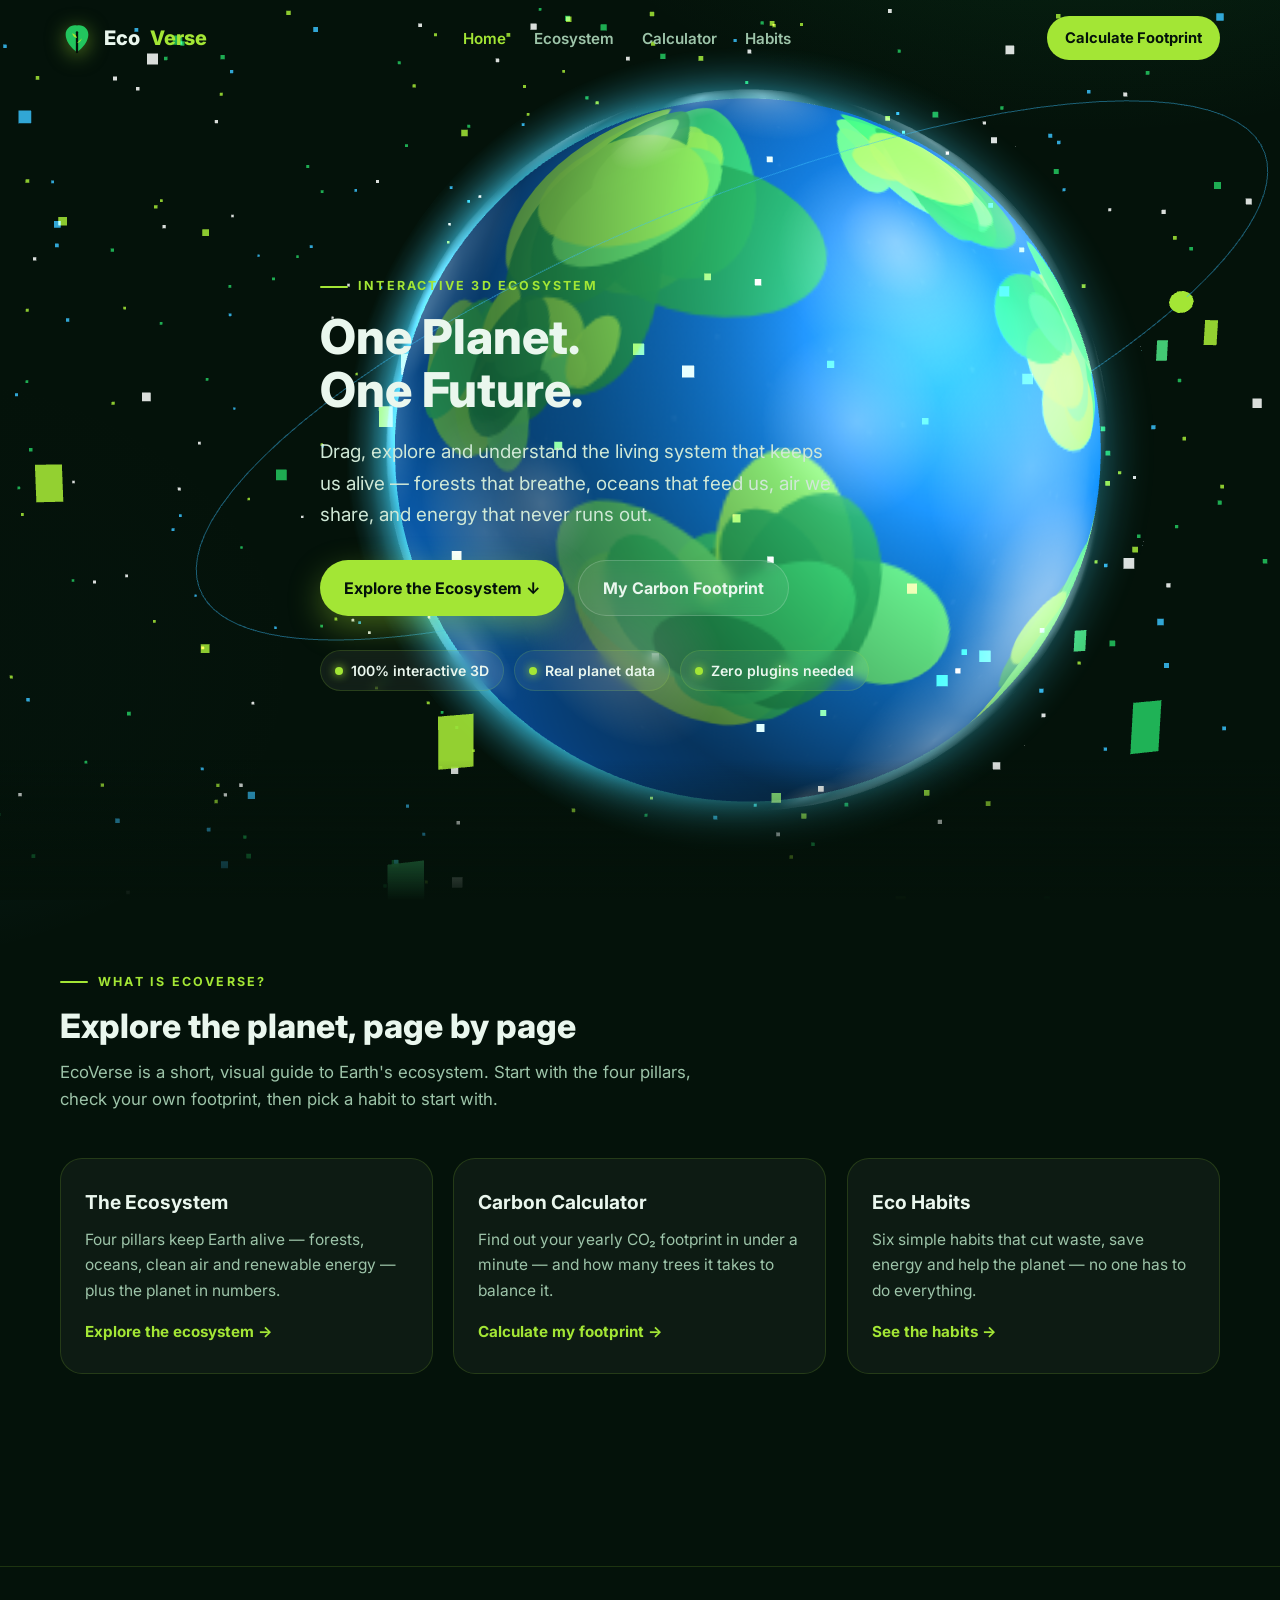
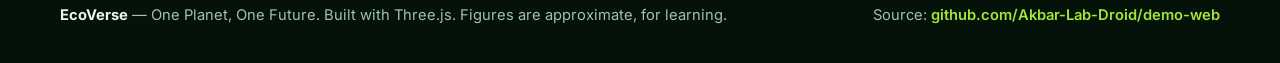
==== commit b19605ce: "Rebuild as multi-page site: home (3D Earth), ecosystem, calculator, habits + shared styles and JS (c" ====
--- a/index.html
+++ b/index.html
@@ -8,214 +8,27 @@
 <title>EcoVerse — One Planet, One Future | Interactive 3D Ecosystem</title>
 <link rel="preconnect" href="https://fonts.googleapis.com">
 <link rel="preconnect" href="https://fonts.gstatic.com" crossorigin>
-<link href="https://fonts.googleapis.com/css2?family=Sora:wght@400;600;700;800&family=Inter:wght@400;500;600&display=swap" rel="stylesheet">
-<style>
-  :root{
-    --bg:#04120a; --bg2:#071f10; --card:#0a2a17; --line:rgba(163,230,53,.16);
-    --green:#22c55e; --lime:#a3e635; --cyan:#38bdf8; --teal:#2dd4bf;
-    --text:#eaf7ee; --dim:#9dc4a9; --white:#fff;
-    --radius:22px;
-    --shadow:0 24px 60px rgba(0,0,0,.45);
-  }
-  *{box-sizing:border-box;margin:0;padding:0}
-  html{scroll-behavior:smooth;scroll-padding-top:84px}
-  body{-webkit-tap-highlight-color:transparent}
-  button,a{ touch-action:manipulation }
-  :focus-visible{outline:3px solid var(--lime);outline-offset:2px;border-radius:6px}
-
-  /* Scroll progress bar */
-  #scrollbar{position:fixed;top:0;left:0;height:3px;width:0;background:linear-gradient(90deg,var(--green),var(--lime),var(--cyan));z-index:200;box-shadow:0 0 12px rgba(163,230,53,.6)}
-  body{
-    font-family:'Inter',system-ui,-apple-system,sans-serif;
-    background:var(--bg); color:var(--text); line-height:1.65; overflow-x:hidden;
-    background-image:radial-gradient(900px 500px at 85% -10%, rgba(34,197,94,.14), transparent 60%),
-                     radial-gradient(700px 500px at -10% 40%, rgba(56,189,248,.10), transparent 60%);
-  }
-  h1,h2,h3,.font-display{font-family:'Sora',sans-serif}
-  a{color:inherit;text-decoration:none}
-  img{max-width:100%}
-  .wrap{width:min(1160px,calc(100% - 44px));margin:0 auto}
-  .section{padding:96px 0}
-  .eyebrow{display:inline-flex;align-items:center;gap:10px;color:var(--lime);font-size:.78rem;font-weight:700;letter-spacing:2.2px;text-transform:uppercase;margin-bottom:14px}
-  .eyebrow::before{content:"";width:28px;height:2px;background:var(--lime);border-radius:2px}
-  .section-title{font-size:clamp(1.7rem,3.4vw,2.6rem);line-height:1.15;font-weight:800;letter-spacing:-.5px}
-  .section-sub{color:var(--dim);max-width:640px;margin-top:12px;font-size:1.05rem}
-  ::selection{background:var(--lime);color:#04120a}
-
-  /* ---------- NAV ---------- */
-  header{position:fixed;inset:0 0 auto 0;z-index:100;transition:background .3s,box-shadow .3s,backdrop-filter .3s}
-  header.scrolled{background:rgba(4,18,10,.82);backdrop-filter:blur(14px);box-shadow:0 1px 0 var(--line)}
-  .nav{display:flex;align-items:center;justify-content:space-between;padding:16px 0}
-  .logo{display:flex;align-items:center;gap:10px;font-family:'Sora';font-weight:800;font-size:1.25rem;letter-spacing:-.5px}
-  .logo svg{width:34px;height:34px;filter:drop-shadow(0 4px 10px rgba(163,230,53,.5))}
-  .logo em{font-style:normal;color:var(--lime)}
-  .nav-links{display:flex;gap:28px;list-style:none;font-weight:600;font-size:.95rem}
-  .nav-links a{color:var(--dim);transition:color .2s}
-  .nav-links a:hover{color:var(--lime)}
-  .nav-cta{background:linear-gradient(135deg,var(--green),var(--lime));color:#04120a;font-weight:700;padding:10px 18px;border-radius:999px;font-size:.92rem;box-shadow:0 8px 24px rgba(34,197,94,.35);transition:transform .2s,box-shadow .2s}
-  .nav-cta:hover{transform:translateY(-2px);box-shadow:0 14px 30px rgba(34,197,94,.45)}
-  .burger{display:none;background:none;border:0;color:var(--text);font-size:1.5rem;cursor:pointer}
-
-  /* ---------- HERO ---------- */
-  .hero{position:relative;min-height:100vh;min-height:100svh;display:flex;align-items:center;padding:140px 0 80px;overflow:hidden}
-  #earth{position:absolute;inset:0;width:100%;height:100%;display:block}
-  .hero::before{content:"";position:absolute;inset:0;background:linear-gradient(90deg,rgba(4,18,10,.92) 0%,rgba(4,18,10,.72) 34%,rgba(4,18,10,.15) 62%,rgba(4,18,10,.05) 100%);pointer-events:none}
-  .hero::after{content:"";position:absolute;left:0;right:0;bottom:0;height:140px;background:linear-gradient(180deg,transparent,var(--bg));pointer-events:none}
-  .hero-inner{position:relative;z-index:2;max-width:640px}
-  .hero h1{font-size:clamp(2.6rem,6.2vw,4.4rem);line-height:1.04;font-weight:800;letter-spacing:-1.5px}
-  .hero h1 .grad{background:linear-gradient(90deg,var(--lime),var(--green) 55%,var(--cyan));-webkit-background-clip:text;background-clip:text;color:transparent}
-  .hero p.lead{color:#cfe8d6;font-size:1.18rem;margin:20px 0 30px;max-width:520px}
-  .hero-actions{display:flex;gap:14px;flex-wrap:wrap}
-  .btn{display:inline-flex;align-items:center;gap:9px;font-weight:700;padding:14px 24px;border-radius:999px;font-size:1rem;border:0;cursor:pointer;transition:transform .2s,box-shadow .2s}
-  .btn-primary{background:linear-gradient(135deg,var(--green),var(--lime));color:#04120a;box-shadow:0 12px 32px rgba(34,197,94,.4)}
-  .btn-primary:hover{transform:translateY(-3px);box-shadow:0 18px 40px rgba(34,197,94,.5)}
-  .btn-ghost{background:rgba(255,255,255,.06);color:var(--text);border:1px solid rgba(255,255,255,.18);backdrop-filter:blur(6px)}
-  .btn-ghost:hover{transform:translateY(-3px);border-color:var(--lime)}
-  .hero-chips{display:flex;gap:10px;flex-wrap:wrap;margin-top:34px}
-  .chip{display:inline-flex;align-items:center;gap:8px;background:rgba(255,255,255,.06);border:1px solid var(--line);border-radius:999px;padding:8px 14px;font-size:.88rem;font-weight:600;backdrop-filter:blur(6px)}
-  .chip i{width:8px;height:8px;border-radius:50%;background:var(--lime);box-shadow:0 0 10px var(--lime)}
-  .scroll-hint{position:absolute;bottom:26px;left:50%;transform:translateX(-50%);z-index:2;color:var(--dim);font-size:.82rem;letter-spacing:2px;text-transform:uppercase;display:flex;flex-direction:column;align-items:center;gap:8px}
-  .scroll-hint::after{content:"";width:2px;height:34px;background:linear-gradient(var(--lime),transparent);animation:drip 1.8s ease-in-out infinite}
-  @keyframes drip{0%{transform:scaleY(0);transform-origin:top}55%{transform:scaleY(1);transform-origin:top}56%{transform-origin:bottom}100%{transform:scaleY(0);transform-origin:bottom}}
-  /* CSS globe fallback (shown only if WebGL/Three.js fails) */
-  .globe-fallback{display:none;position:absolute;right:6%;top:50%;width:340px;height:340px;border-radius:50%;transform:translateY(-50%);
-    background:radial-gradient(circle at 32% 30%,#7ee787,#16a34a 42%,#0b3d91 78%,#04122e);
-    box-shadow:inset -30px -20px 60px rgba(0,0,0,.55),0 0 90px rgba(34,197,94,.35);animation:spinSlow 24s linear infinite}
-  @keyframes spinSlow{to{transform:translateY(-50%) rotate(360deg)}}
-
-  /* ---------- 3D TILT + REVEAL ---------- */
-  .tilt{transform-style:preserve-3d;will-change:transform;transition:transform .18s ease-out,box-shadow .25s,border-color .25s;position:relative}
-  .tilt::after{content:"";position:absolute;inset:0;border-radius:inherit;pointer-events:none;
-    background:radial-gradient(420px circle at var(--mx,50%) var(--my,50%),rgba(163,230,53,.12),transparent 65%);opacity:0;transition:opacity .25s}
-  .tilt:hover::after{opacity:1}
-  .reveal{opacity:0;transform:translateY(34px) rotateX(8deg);transform-origin:center top;transition:opacity .6s ease,transform .6s cubic-bezier(.2,.9,.3,1.15)}
-  .reveal.visible{opacity:1;transform:translateY(0) rotateX(0)}
-
-  /* ---------- ECOSYSTEM CARDS ---------- */
-  .pillars{display:grid;grid-template-columns:repeat(auto-fit,minmax(240px,1fr));gap:20px;margin-top:44px;perspective:1100px}
-  .pillar{background:linear-gradient(180deg,rgba(255,255,255,.05),rgba(255,255,255,.015));border:1px solid var(--line);border-radius:var(--radius);padding:28px 24px;box-shadow:var(--shadow)}
-  .pillar:hover{border-color:rgba(163,230,53,.5);box-shadow:0 30px 70px rgba(0,0,0,.55)}
-  .pillar .icon{width:58px;height:58px;border-radius:16px;display:flex;align-items:center;justify-content:center;margin-bottom:18px;transform:translateZ(24px)}
-  .pillar .icon svg{width:30px;height:30px}
-  .pillar h3{font-size:1.2rem;margin-bottom:8px;transform:translateZ(18px)}
-  .pillar p{color:var(--dim);font-size:.97rem}
-  .pillar .mini{margin-top:16px;font-family:'Sora';font-weight:700;color:var(--lime);font-size:.92rem}
-  .ic-forest{background:rgba(34,197,94,.16);color:#4ade80}
-  .ic-ocean{background:rgba(56,189,248,.15);color:#38bdf8}
-  .ic-air{background:rgba(45,212,191,.15);color:#2dd4bf}
-  .ic-energy{background:rgba(250,204,21,.14);color:#facc15}
-
-  /* ---------- IMPACT STATS ---------- */
-  .impact{background:linear-gradient(180deg,var(--bg2),var(--bg));border-top:1px solid var(--line);border-bottom:1px solid var(--line)}
-  .stats{display:grid;grid-template-columns:repeat(auto-fit,minmax(210px,1fr));gap:20px;margin-top:44px}
-  .stat{background:rgba(255,255,255,.04);border:1px solid var(--line);border-radius:var(--radius);padding:30px 24px;text-align:center}
-  .stat .num{font-family:'Sora';font-size:clamp(2rem,4vw,2.8rem);font-weight:800;color:var(--lime);letter-spacing:-1px}
-  .stat .num small{font-size:.55em;color:var(--dim)}
-  .stat p{color:var(--dim);margin-top:6px;font-size:.95rem}
-
-  /* ---------- CALCULATOR ---------- */
-  .calc-grid{display:grid;grid-template-columns:1.2fr .8fr;gap:24px;margin-top:44px;align-items:start}
-  .calc-card{background:linear-gradient(180deg,rgba(255,255,255,.05),rgba(255,255,255,.015));border:1px solid var(--line);border-radius:var(--radius);padding:30px;box-shadow:var(--shadow)}
-  .slider-row{margin-bottom:26px}
-  .slider-row label{display:flex;justify-content:space-between;font-weight:600;margin-bottom:10px}
-  .slider-row label output{color:var(--lime);font-family:'Sora';font-weight:700}
-  input[type=range]{-webkit-appearance:none;appearance:none;width:100%;height:8px;border-radius:99px;background:linear-gradient(90deg,var(--green) var(--fill,50%),rgba(255,255,255,.12) var(--fill,50%));outline:none;cursor:pointer}
-  input[type=range]::-webkit-slider-thumb{-webkit-appearance:none;width:24px;height:24px;border-radius:50%;background:var(--lime);border:3px solid #04120a;box-shadow:0 0 0 3px rgba(163,230,53,.4),0 4px 14px rgba(0,0,0,.5);cursor:grab}
-  input[type=range]::-moz-range-thumb{width:22px;height:22px;border-radius:50%;background:var(--lime);border:3px solid #04120a;box-shadow:0 0 0 3px rgba(163,230,53,.4);cursor:grab}
-  .diet-pills{display:flex;gap:10px;flex-wrap:wrap}
-  .diet-pills button{background:rgba(255,255,255,.06);border:1px solid var(--line);color:var(--text);padding:10px 16px;border-radius:999px;font-weight:600;cursor:pointer;transition:all .2s}
-  .diet-pills button.active{background:linear-gradient(135deg,var(--green),var(--lime));color:#04120a;border-color:transparent}
-  .result-card{background:linear-gradient(160deg,#0c3a1e,#071f10);border:1px solid rgba(163,230,53,.35);border-radius:var(--radius);padding:30px;text-align:center;position:sticky;top:100px}
-  .result-card .big{font-family:'Sora';font-size:3rem;font-weight:800;color:var(--lime);line-height:1.05}
-  .result-card .big small{font-size:1rem;color:var(--dim);font-weight:600}
-  .result-card p{color:var(--dim);margin-top:8px}
-  .verdict{display:inline-block;margin-top:14px;padding:8px 16px;border-radius:999px;font-weight:700;font-size:.9rem;background:rgba(163,230,53,.15);color:var(--lime);border:1px solid rgba(163,230,53,.4)}
-  .trees-bar{height:12px;border-radius:99px;background:rgba(255,255,255,.1);margin-top:22px;overflow:hidden}
-  .trees-bar i{display:block;height:100%;width:0;background:linear-gradient(90deg,var(--green),var(--lime));border-radius:99px;transition:width .6s ease}
-  /* User vs average comparison bar */
-  .compare{margin-top:24px;text-align:left}
-  .compare .compare-label{display:flex;justify-content:space-between;font-size:.82rem;color:var(--dim);margin-bottom:6px}
-  .compare .compare-label b{color:var(--text)}
-  .compare-track{position:relative;height:12px;border-radius:99px;background:rgba(255,255,255,.1)}
-  .compare-track .you{position:absolute;top:0;left:0;height:100%;border-radius:99px;background:linear-gradient(90deg,var(--green),var(--lime));transition:width .6s ease;max-width:100%}
-  .compare-track .avg{position:absolute;top:-4px;bottom:-4px;left:47%;width:3px;background:#fbbf24;border-radius:2px;box-shadow:0 0 8px rgba(251,191,36,.8)}
-  .compare-track .avg::after{content:"AVG 4.7t";position:absolute;top:-20px;left:50%;transform:translateX(-50%);font-size:.68rem;font-weight:700;color:#fbbf24;white-space:nowrap}
-  .calc-note{font-size:.82rem;color:var(--dim);margin-top:22px;line-height:1.5}
-
-  /* ---------- HABITS ---------- */
-  .habits{display:grid;grid-template-columns:repeat(auto-fit,minmax(250px,1fr));gap:20px;margin-top:44px;perspective:1100px}
-  .habit{background:rgba(255,255,255,.04);border:1px solid var(--line);border-radius:var(--radius);padding:26px 24px}
-  .habit:hover{border-color:rgba(163,230,53,.5)}
-  .habit .n{font-family:'Sora';font-weight:800;color:rgba(163,230,53,.35);font-size:2.2rem;line-height:1}
-  .habit h3{margin:12px 0 6px;font-size:1.1rem}
-  .habit p{color:var(--dim);font-size:.95rem}
-  .habit .save{margin-top:12px;font-size:.88rem;font-weight:700;color:var(--teal)}
-
-  /* ---------- CTA + FOOTER ---------- */
-  .cta{margin:96px 0 0;text-align:center}
-  .cta-box{background:linear-gradient(135deg,rgba(34,197,94,.22),rgba(56,189,248,.14));border:1px solid rgba(163,230,53,.35);border-radius:28px;padding:64px 32px;position:relative;overflow:hidden}
-  .cta-box::before{content:"";position:absolute;width:420px;height:420px;border-radius:50%;background:radial-gradient(circle,rgba(163,230,53,.25),transparent 70%);top:-200px;right:-100px;pointer-events:none}
-  .cta-box h2{font-size:clamp(1.6rem,3.4vw,2.4rem);font-weight:800;letter-spacing:-.5px}
-  .cta-box p{color:var(--dim);margin:14px auto 28px;max-width:520px}
-  footer{border-top:1px solid var(--line);padding:36px 0;margin-top:96px;color:var(--dim);font-size:.92rem}
-  .foot{display:flex;justify-content:space-between;gap:20px;flex-wrap:wrap;align-items:center}
-  .foot a{color:var(--lime);font-weight:600}
-
-  @media (max-width:900px){
-    .calc-grid{grid-template-columns:1fr}
-    .result-card{position:static}
-    .hero::before{background:linear-gradient(180deg,rgba(4,18,10,.94) 0%,rgba(4,18,10,.82) 42%,rgba(4,18,10,.55) 68%,rgba(4,18,10,.78) 100%)}
-    .globe-fallback{width:240px;height:240px;right:50%;transform:translate(50%,-50%);opacity:.5}
-  }
-  @media (max-width:760px){
-    .nav-links{display:none}
-    .nav-cta{display:none}
-    .burger{display:block}
-    .section{padding:64px 0}
-    .scroll-hint{display:none}
-    .hero{padding-top:110px}
-    .hero p.lead{font-size:1.05rem}
-    .hero-chips{gap:8px}
-    .chip{font-size:.8rem;padding:7px 11px}
-  }
-  @media (max-width:560px){
-    .stats{grid-template-columns:repeat(2,1fr);gap:12px}
-    .stat{padding:20px 12px}
-    .hero-actions .btn{flex:1 1 100%;justify-content:center}
-    .diet-pills button{padding:12px 18px}
-    .pillar,.habit,.calc-card{padding:22px 18px}
-  }
-  @media (pointer:coarse){
-    input[type=range]{height:12px}
-    input[type=range]::-webkit-slider-thumb{width:30px;height:30px}
-    input[type=range]::-moz-range-thumb{width:28px;height:28px}
-    .btn,.nav-cta{min-height:48px}
-  }
-  @media (prefers-reduced-motion:reduce){
-    *,*::before,*::after{animation-duration:.01ms!important;animation-iteration-count:1!important;transition-duration:.01ms!important}
-    .reveal{opacity:1;transform:none}
-  }
-</style>
+<link href="https://fonts.googleapis.com/css2?family=Inter:wght@400;500;600;700;800&display=swap" rel="stylesheet">
+<link rel="stylesheet" href="styles.css">
 </head>
 <body>
-<div id="scrollbar" aria-hidden="true"></div>
 
 <!-- ================= NAV ================= -->
 <header id="siteHeader">
   <div class="wrap nav">
-    <a class="logo" href="#top" aria-label="EcoVerse home">
+    <a class="logo" href="index.html" aria-label="EcoVerse home">
       <svg viewBox="0 0 24 24" fill="none" aria-hidden="true"><path d="M12 22C12 22 4 16.5 4 9.5 4 5.9 6.9 3 10.5 3c.5 0 1 .06 1.5.17C12.6 3.06 13 3 13.5 3 17.1 3 20 5.9 20 9.5 20 16.5 12 22 12 22Z" fill="#22c55e"/><path d="M12 22V8" stroke="#04120a" stroke-width="1.6" stroke-linecap="round"/><path d="M12 12c-1.8-.4-3-1.6-3.4-3.4C10.4 9 11.6 10.2 12 12Zm0 3.5c1.8-.4 3-1.6 3.4-3.4-.4.4-1.6 1.6-3.4 3.4Z" fill="#a3e635"/></svg>
       Eco<em>Verse</em>
     </a>
     <nav>
       <ul class="nav-links" id="navLinks">
-        <li><a href="#ecosystem">Ecosystem</a></li>
-        <li><a href="#impact">Impact</a></li>
-        <li><a href="#calculator">Calculator</a></li>
-        <li><a href="#habits">Habits</a></li>
+        <li><a href="index.html" class="active" aria-current="page">Home</a></li>
+        <li><a href="ecosystem.html">Ecosystem</a></li>
+        <li><a href="calculator.html">Calculator</a></li>
+        <li><a href="habits.html">Habits</a></li>
       </ul>
     </nav>
-    <a class="nav-cta" href="#calculator">Calculate Footprint</a>
+    <a class="nav-cta" href="calculator.html">Calculate Footprint</a>
     <button class="burger" id="burger" aria-label="Menu">&#9776;</button>
   </div>
 </header>
@@ -226,11 +39,11 @@
   <div class="globe-fallback" id="globeFallback" aria-hidden="true"></div>
   <div class="wrap hero-inner">
     <span class="eyebrow">Interactive 3D Ecosystem</span>
-    <h1>One Planet.<br><span class="grad">One Future.</span></h1>
+    <h1>One Planet.<br>One Future.</h1>
     <p class="lead">Drag, explore and understand the living system that keeps us alive — forests that breathe, oceans that feed us, air we share, and energy that never runs out.</p>
     <div class="hero-actions">
-      <a class="btn btn-primary" href="#ecosystem">Explore the Ecosystem &#8595;</a>
-      <a class="btn btn-ghost" href="#calculator">My Carbon Footprint</a>
+      <a class="btn btn-primary" href="ecosystem.html">Explore the Ecosystem &#8595;</a>
+      <a class="btn btn-ghost" href="calculator.html">My Carbon Footprint</a>
     </div>
     <div class="hero-chips">
       <span class="chip"><i></i>100% interactive 3D</span>
@@ -238,146 +51,30 @@
       <span class="chip"><i></i>Zero plugins needed</span>
     </div>
   </div>
-  <div class="scroll-hint">Scroll</div>
 </section>
 
-<!-- ================= ECOSYSTEM ================= -->
-<section class="section" id="ecosystem">
+<!-- ================= EXPLORE ================= -->
+<section class="section" style="padding-top:64px">
   <div class="wrap">
-    <span class="eyebrow reveal">The Living System</span>
-    <h2 class="section-title reveal">Four pillars keep Earth alive</h2>
-    <p class="section-sub reveal">Everything is connected. A forest in one place shapes rain in another; the ocean feeds the air we breathe. Hover a card — it tilts in 3D.</p>
-    <div class="pillars">
-      <article class="pillar tilt reveal" data-tilt>
-        <div class="icon ic-forest">
-          <svg viewBox="0 0 24 24" fill="currentColor" aria-hidden="true"><path d="M12 2 7 10h2.2L6 16h4v5h4v-5h4l-3.2-6H17L12 2Z"/></svg>
-        </div>
-        <h3>Forest</h3>
-        <p>Trees are the planet's lungs. They absorb CO&#8322;, hold soil together, shelter 80% of land species and seed the rain.</p>
-        <div class="mini">~3 trillion trees on Earth</div>
-      </article>
-      <article class="pillar tilt reveal" data-tilt>
-        <div class="icon ic-ocean">
-          <svg viewBox="0 0 24 24" fill="currentColor" aria-hidden="true"><path d="M2 14c2.5 0 2.5 2 5 2s2.5-2 5-2 2.5 2 5 2 2.5-2 5-2v3c-2.5 0-2.5 2-5 2s-2.5-2-5-2-2.5 2-5 2-2.5-2-5-2v-3Zm0-6c2.5 0 2.5 2 5 2s2.5-2 5-2 2.5 2 5 2 2.5-2 5-2v3c-2.5 0-2.5 2-5 2s-2.5-2-5-2-2.5 2-5 2-2.5-2-5-2V8Z"/></svg>
-        </div>
-        <h3>Ocean</h3>
-        <p>The ocean covers 71% of the planet, stores most of its heat and carbon, and feeds billions of people.</p>
-        <div class="mini">71% of Earth's surface</div>
-      </article>
-      <article class="pillar tilt reveal" data-tilt>
-        <div class="icon ic-air">
-          <svg viewBox="0 0 24 24" fill="currentColor" aria-hidden="true"><path d="M3 8h9a3 3 0 1 0-2.9-3.7A5 5 0 0 0 4.5 12H3a1 1 0 0 1 0-2h1.5A3.5 3.5 0 0 1 8 7.5 4.5 4.5 0 0 1 3 8Zm0 6h13a3 3 0 1 1-2.9 3.7A5 5 0 0 1 8.5 11H3a1 1 0 0 0 0 2h5.5A3.5 3.5 0 0 0 12 15.5 4.5 4.5 0 0 0 16 14H3Z" transform="translate(0 1)"/></svg>
-        </div>
-        <h3>Clean Air</h3>
-        <p>Plankton and forests produce about half of the oxygen we breathe. Clean air is a shared, fragile commons.</p>
-        <div class="mini">~50% of oxygen from the ocean</div>
-      </article>
-      <article class="pillar tilt reveal" data-tilt>
-        <div class="icon ic-energy">
-          <svg viewBox="0 0 24 24" fill="currentColor" aria-hidden="true"><path d="M12 2a1 1 0 0 1 1 1v1.1a8 8 0 1 1-7.4 5.1 1 1 0 1 1 1.9-.6A6 6 0 1 0 12 5V3.5l-2 2.5-1.6-1.2L12 2Zm-1 8 1.5 4.5L9 14.5h2.6L11 19l4.5-6H13l1.5-3H11Z"/></svg>
-        </div>
-        <h3>Renewable Energy</h3>
-        <p>Sun, wind and water deliver thousands of times more energy than humanity uses — clean, silent and endless.</p>
-        <div class="mini">~30% of global electricity</div>
-      </article>
-    </div>
-  </div>
-</section>
-
-<!-- ================= IMPACT ================= -->
-<section class="section impact" id="impact">
-  <div class="wrap">
-    <span class="eyebrow reveal">The Planet in Numbers</span>
-    <h2 class="section-title reveal">Earth, by the numbers</h2>
-    <p class="section-sub reveal">Approximate figures from published research (trees: Crowther et al., Nature 2015; renewables: Ember 2024). The scale is the point — small actions multiply.</p>
-    <div class="stats">
-      <div class="stat tilt reveal" data-tilt>
-        <div class="num"><span data-count="3" data-decimals="0">0</span><small> trillion</small></div>
-        <p>Trees standing on Earth — about 400 per person</p>
-      </div>
-      <div class="stat tilt reveal" data-tilt>
-        <div class="num"><span data-count="71" data-decimals="0">0</span><small>%</small></div>
-        <p>Of the planet's surface is ocean — our blue heart</p>
-      </div>
-      <div class="stat tilt reveal" data-tilt>
-        <div class="num"><span data-count="50" data-decimals="0">0</span><small>%</small></div>
-        <p>Of the oxygen we breathe comes from the ocean</p>
-      </div>
-      <div class="stat tilt reveal" data-tilt>
-        <div class="num"><span data-count="30" data-decimals="0">0</span><small>%</small></div>
-        <p>Of global electricity already comes from renewables</p>
-      </div>
-    </div>
-  </div>
-</section>
-
-<!-- ================= CALCULATOR ================= -->
-<section class="section" id="calculator">
-  <div class="wrap">
-    <span class="eyebrow reveal">Know Your Impact</span>
-    <h2 class="section-title reveal">Carbon footprint calculator</h2>
-    <p class="section-sub reveal">Slide the controls and see your estimated yearly CO&#8322; — and how many trees it takes to balance it. Estimates use common emission factors; the global average is about 4.7 tonnes per person per year.</p>
-    <div class="calc-grid">
-      <div class="calc-card tilt reveal" data-tilt>
-        <div class="slider-row">
-          <label for="carRange">Driving <output id="carOut">100 km / week</output></label>
-          <input type="range" id="carRange" min="0" max="500" step="10" value="100" aria-label="Kilometres driven per week">
-        </div>
-        <div class="slider-row">
-          <label for="flyRange">Flights <output id="flyOut">2 / year</output></label>
-          <input type="range" id="flyRange" min="0" max="20" step="1" value="2" aria-label="Flights per year">
-        </div>
-        <div class="slider-row">
-          <label for="powerRange">Home electricity <output id="powerOut">200 kWh / month</output></label>
-          <input type="range" id="powerRange" min="0" max="800" step="20" value="200" aria-label="Electricity use per month">
-        </div>
-        <div class="slider-row" style="margin-bottom:0">
-          <label>Your diet</label>
-          <div class="diet-pills" id="dietPills">
-            <button type="button" data-diet="2.5">Meat-heavy</button>
-            <button type="button" data-diet="1.7" class="active">Mixed</button>
-            <button type="button" data-diet="1.2">Vegetarian</button>
-            <button type="button" data-diet="0.9">Vegan</button>
-          </div>
-        </div>
-      </div>
-      <div class="result-card reveal">
-        <div class="big"><span id="co2Total">4.6</span> <small>tonnes CO&#8322; / year</small></div>
-        <p id="co2Compare">Right around the global average of 4.7 t.</p>
-        <span class="verdict" id="verdict">Average footprint</span>
-        <div class="compare">
-          <div class="compare-label"><span>You: <b id="compareYou">4.6 t</b></span><span>Global average: 4.7 t</span></div>
-          <div class="compare-track"><div class="you" id="compareYouBar" style="width:46%"></div><div class="avg"></div></div>
-        </div>
-        <div class="trees-bar"><i id="treesBar"></i></div>
-        <p><strong style="color:var(--lime)"><span id="treesCount">219</span> trees</strong> absorb that much CO&#8322; in a year.</p>
-        <p class="calc-note">Factors used: car 0.12 kg CO&#8322;/km, flight 0.25 t each, electricity 0.4 kg/kWh, food 0.9–2.5 t by diet. One mature tree absorbs ~21 kg CO&#8322;/year. Figures are estimates for learning, not a formal audit.</p>
-      </div>
-    </div>
-  </div>
-</section>
-
-<!-- ================= HABITS ================= -->
-<section class="section" id="habits" style="padding-top:0">
-  <div class="wrap">
-    <span class="eyebrow reveal">Small Steps, Big System</span>
-    <h2 class="section-title reveal">Six habits that heal the planet</h2>
-    <p class="section-sub reveal">No one has to do everything. Everyone can do one thing — and systems change when millions do.</p>
-    <div class="habits">
-      <article class="habit tilt reveal" data-tilt><div class="n">01</div><h3>Carry a reusable bottle</h3><p>One bottle replaces ~167 plastic bottles a year and the oil used to make them.</p><div class="save">Saves ~7 kg plastic / year</div></article>
-      <article class="habit tilt reveal" data-tilt><div class="n">02</div><h3>Plant a tree — or fund one</h3><p>A single tree absorbs about 21 kg of CO&#8322; every year for decades.</p><div class="save">~21 kg CO&#8322; / tree / year</div></article>
-      <article class="habit tilt reveal" data-tilt><div class="n">03</div><h3>Switch to LED + solar</h3><p>LEDs use up to 80% less energy than old bulbs; rooftop solar pays back in a few years.</p><div class="save">Up to 80% less lighting energy</div></article>
-      <article class="habit tilt reveal" data-tilt><div class="n">04</div><h3>Walk, bike, share rides</h3><p>Short car trips are the dirtiest per kilometre. Active travel is free exercise too.</p><div class="save">~0.12 kg CO&#8322; saved / km</div></article>
-      <article class="habit tilt reveal" data-tilt><div class="n">05</div><h3>Eat one more plant meal a week</h3><p>Plant-based meals usually carry a far smaller footprint than meat-heavy ones.</p><div class="save">~0.5 t CO&#8322; / year if fully plant-based</div></article>
-      <article class="habit tilt reveal" data-tilt><div class="n">06</div><h3>Recycle &amp; repair</h3><p>Recycling aluminium saves 95% of the energy of making it new; repair beats replace.</p><div class="save">95% energy saved on aluminium</div></article>
-    </div>
-
-    <div class="cta">
-      <div class="cta-box reveal">
-        <h2>The planet doesn't need a few perfect people.<br>It needs millions of imperfect ones trying.</h2>
-        <p>Share this page, plant a tree, calculate your footprint — then pick one habit and start today.</p>
-        <a class="btn btn-primary" href="#calculator">Start with my footprint &#8593;</a>
-      </div>
+    <span class="eyebrow reveal">What is EcoVerse?</span>
+    <h2 class="section-title reveal">Explore the planet, page by page</h2>
+    <p class="section-sub reveal">EcoVerse is a short, visual guide to Earth's ecosystem. Start with the four pillars, check your own footprint, then pick a habit to start with.</p>
+    <div class="link-cards">
+      <a class="link-card tilt reveal" data-tilt href="ecosystem.html">
+        <h3>The Ecosystem</h3>
+        <p>Four pillars keep Earth alive — forests, oceans, clean air and renewable energy — plus the planet in numbers.</p>
+        <div class="go">Explore the ecosystem</div>
+      </a>
+      <a class="link-card tilt reveal" data-tilt href="calculator.html">
+        <h3>Carbon Calculator</h3>
+        <p>Find out your yearly CO&#8322; footprint in under a minute — and how many trees it takes to balance it.</p>
+        <div class="go">Calculate my footprint</div>
+      </a>
+      <a class="link-card tilt reveal" data-tilt href="habits.html">
+        <h3>Eco Habits</h3>
+        <p>Six simple habits that cut waste, save energy and help the planet — no one has to do everything.</p>
+        <div class="go">See the habits</div>
+      </a>
     </div>
   </div>
 </section>
@@ -389,339 +86,8 @@
   </div>
 </footer>
 
-<style>
-  @media (max-width:760px){
-    .nav-links.open{display:flex;position:absolute;top:66px;right:22px;background:#071f10;border:1px solid var(--line);border-radius:16px;padding:18px;flex-direction:column;gap:14px;box-shadow:var(--shadow)}
-  }
-</style>
 <script src="js/three.min.js"></script>
-<script>
-(function(){
-  "use strict";
-  var reduced = window.matchMedia("(prefers-reduced-motion: reduce)").matches;
-
-  /* ================= HEADER + BURGER ================= */
-  var header = document.getElementById("siteHeader");
-  var burger = document.getElementById("burger");
-  var navLinks = document.getElementById("navLinks");
-  var scrollbar = document.getElementById("scrollbar");
-  function onScroll(){
-    header.classList.toggle("scrolled", window.scrollY > 10);
-    var h = document.documentElement.scrollHeight - window.innerHeight;
-    scrollbar.style.width = (h > 0 ? (window.scrollY / h) * 100 : 0) + "%";
-  }
-  window.addEventListener("scroll", onScroll, {passive:true}); onScroll();
-  burger.addEventListener("click", function(){ navLinks.classList.toggle("open"); });
-  navLinks.querySelectorAll("a").forEach(function(a){ a.addEventListener("click", function(){ navLinks.classList.remove("open"); }); });
-
-  /* ================= REVEAL ================= */
-  var io = new IntersectionObserver(function(entries){
-    entries.forEach(function(e){
-      if(e.isIntersecting){ e.target.classList.add("visible"); io.unobserve(e.target); }
-    });
-  }, {threshold:.12});
-  document.querySelectorAll(".reveal").forEach(function(el, i){
-    el.style.transitionDelay = (Math.min(i % 6, 5) * 60) + "ms";
-    io.observe(el);
-  });
-
-  /* ================= 3D TILT ================= */
-  var fine = window.matchMedia("(pointer: fine)").matches;
-  if (fine && !reduced) {
-    document.querySelectorAll("[data-tilt]").forEach(function(card){
-      card.addEventListener("pointermove", function(e){
-        var r = card.getBoundingClientRect();
-        var px = (e.clientX - r.left) / r.width, py = (e.clientY - r.top) / r.height;
-        card.style.transform = "perspective(900px) rotateX(" + ((0.5 - py) * 10).toFixed(2) + "deg) rotateY(" + ((px - 0.5) * 10).toFixed(2) + "deg) translateZ(8px)";
-        card.style.setProperty("--mx", (px * 100) + "%");
-        card.style.setProperty("--my", (py * 100) + "%");
-      });
-      card.addEventListener("pointerleave", function(){ card.style.transform = ""; });
-    });
-  }
-
-  /* ================= COUNT-UP STATS ================= */
-  function countUp(el){
-    var target = parseFloat(el.getAttribute("data-count"));
-    if (reduced) { el.textContent = target; return; }
-    var dur = 1400, t0 = performance.now();
-    (function tick(now){
-      var p = Math.min((now - t0) / dur, 1);
-      el.textContent = Math.round(target * (1 - Math.pow(1 - p, 3)));
-      if (p < 1) requestAnimationFrame(tick);
-    })(t0);
-  }
-  var statIO = new IntersectionObserver(function(entries){
-    entries.forEach(function(e){
-      if(e.isIntersecting){ e.target.querySelectorAll("[data-count]").forEach(countUp); statIO.disconnect(); }
-    });
-  }, {threshold:.3});
-  var impact = document.getElementById("impact");
-  if (impact) statIO.observe(impact);
-
-  /* ================= CARBON CALCULATOR ================= */
-  var car = document.getElementById("carRange"), fly = document.getElementById("flyRange"),
-      power = document.getElementById("powerRange"),
-      carOut = document.getElementById("carOut"), flyOut = document.getElementById("flyOut"),
-      powerOut = document.getElementById("powerOut"),
-      co2Total = document.getElementById("co2Total"), co2Compare = document.getElementById("co2Compare"),
-      verdict = document.getElementById("verdict"), treesBar = document.getElementById("treesBar"),
-      treesCount = document.getElementById("treesCount"), dietPills = document.getElementById("dietPills"),
-      compareYou = document.getElementById("compareYou"), compareYouBar = document.getElementById("compareYouBar");
-  var diet = 1.7;
-  function fill(input){
-    var p = ((input.value - input.min) / (input.max - input.min)) * 100;
-    input.style.setProperty("--fill", p + "%");
-  }
-  function calc(){
-    var carT = (car.value * 52 * 0.12) / 1000;
-    var flyT = fly.value * 0.25;
-    var powT = (power.value * 12 * 0.4) / 1000;
-    var total = carT + flyT + powT + diet;
-    co2Total.textContent = total.toFixed(1);
-    compareYou.textContent = total.toFixed(1) + " t";
-    compareYouBar.style.width = Math.min(total / 10 * 100, 100) + "%";
-    var trees = Math.round(total * 1000 / 21);
-    treesCount.textContent = trees.toLocaleString("en-US");
-    treesBar.style.width = Math.min(trees / 500 * 100, 100) + "%";
-    if (total < 3) { verdict.textContent = "Below average — great job!"; verdict.style.color = "var(--lime)"; }
-    else if (total <= 6) { verdict.textContent = "Around the global average"; verdict.style.color = "var(--lime)"; }
-    else { verdict.textContent = "Above average — room to improve"; verdict.style.color = "#fbbf24"; }
-    var diff = total - 4.7;
-    co2Compare.textContent = diff <= -0.1
-      ? Math.abs(diff).toFixed(1) + " t below the global average of 4.7 t."
-      : diff >= 0.1
-      ? diff.toFixed(1) + " t above the global average of 4.7 t."
-      : "Right around the global average of 4.7 t.";
-    carOut.textContent = car.value + " km / week";
-    flyOut.textContent = fly.value + (fly.value == 1 ? " / year" : " / year");
-    powerOut.textContent = power.value + " kWh / month";
-    [car, fly, power].forEach(fill);
-  }
-  [car, fly, power].forEach(function(inp){ inp.addEventListener("input", calc); });
-  dietPills.querySelectorAll("button").forEach(function(btn){
-    btn.addEventListener("click", function(){
-      dietPills.querySelectorAll("button").forEach(function(b){ b.classList.remove("active"); });
-      btn.classList.add("active");
-      diet = parseFloat(btn.getAttribute("data-diet"));
-      calc();
-    });
-  });
-  calc();
-
-  /* ================= 3D EARTH (Three.js) ================= */
-  var canvas = document.getElementById("earth");
-  var fallback = document.getElementById("globeFallback");
-  function showFallback(){ canvas.style.display = "none"; fallback.style.display = "block"; }
-  try {
-    if (typeof THREE === "undefined") throw new Error("Three.js not loaded");
-    var renderer = new THREE.WebGLRenderer({canvas: canvas, alpha: true, antialias: true});
-    renderer.setPixelRatio(Math.min(window.devicePixelRatio || 1, 2));
-
-    var scene = new THREE.Scene();
-    var camera = new THREE.PerspectiveCamera(45, 1, 0.1, 100);
-    camera.position.set(0, 0, 5.4);
-
-    scene.add(new THREE.AmbientLight(0xffffff, 0.55));
-    var sun = new THREE.DirectionalLight(0xffffff, 1.15);
-    sun.position.set(5, 3, 5);
-    scene.add(sun);
-    var rim = new THREE.DirectionalLight(0x38bdf8, 0.5);
-    rim.position.set(-5, -2, -3);
-    scene.add(rim);
-
-    /* --- procedural Earth texture --- */
-    function earthTexture(){
-      var c = document.createElement("canvas"); c.width = 1024; c.height = 512;
-      var x = c.getContext("2d");
-      var g = x.createLinearGradient(0, 0, 0, 512);
-      g.addColorStop(0, "#0d4d8f"); g.addColorStop(0.5, "#0b5fa5"); g.addColorStop(1, "#0d4d8f");
-      x.fillStyle = g; x.fillRect(0, 0, 1024, 512);
-      // subtle ocean noise
-      for (var i = 0; i < 900; i++){
-        x.fillStyle = "rgba(255,255,255," + (Math.random() * 0.03) + ")";
-        x.fillRect(Math.random() * 1024, Math.random() * 512, 2, 2);
-      }
-      // continents: clusters of blobby ellipses
-      var greens = ["#2fae5f", "#57c465", "#1e8a4c", "#7ac74f"];
-      var clusters = [
-        [150, 130, 90], [330, 110, 70], [520, 150, 100], [700, 120, 80], [860, 140, 70],
-        [220, 300, 80], [430, 320, 90], [620, 300, 70], [800, 330, 80],
-        [120, 210, 55], [950, 250, 55], [380, 200, 60], [580, 230, 60]
-      ];
-      clusters.forEach(function(cl){
-        var cx = cl[0], cy = cl[1], r = cl[2];
-        for (var j = 0; j < 12; j++){
-          var a = Math.random() * Math.PI * 2, d = Math.random() * r * 0.7;
-          var ex = cx + Math.cos(a) * d, ey = cy + Math.sin(a) * d * 0.6;
-          var er = r * (0.25 + Math.random() * 0.45);
-          x.fillStyle = greens[Math.floor(Math.random() * greens.length)];
-          x.globalAlpha = 0.9;
-          x.beginPath(); x.ellipse(ex, ey, er, er * 0.62, Math.random() * Math.PI, 0, Math.PI * 2); x.fill();
-        }
-      });
-      x.globalAlpha = 1;
-      // polar caps
-      x.fillStyle = "rgba(240,248,255,.92)";
-      x.beginPath(); x.ellipse(512, -6, 560, 34, 0, 0, Math.PI * 2); x.fill();
-      x.beginPath(); x.ellipse(512, 518, 560, 30, 0, 0, Math.PI * 2); x.fill();
-      var t = new THREE.CanvasTexture(c);
-      t.anisotropy = 4;
-      return t;
-    }
-    function cloudTexture(){
-      var c = document.createElement("canvas"); c.width = 1024; c.height = 512;
-      var x = c.getContext("2d");
-      for (var i = 0; i < 70; i++){
-        var px = Math.random() * 1024, py = 60 + Math.random() * 392, pr = 18 + Math.random() * 42;
-        var g = x.createRadialGradient(px, py, 0, px, py, pr);
-        g.addColorStop(0, "rgba(255,255,255,.55)");
-        g.addColorStop(1, "rgba(255,255,255,0)");
-        x.fillStyle = g;
-        x.beginPath(); x.arc(px, py, pr, 0, Math.PI * 2); x.fill();
-      }
-      return new THREE.CanvasTexture(c);
-    }
-
-    var earthGroup = new THREE.Group();
-    scene.add(earthGroup);
-
-    var earth = new THREE.Mesh(
-      new THREE.SphereGeometry(1.7, 64, 64),
-      new THREE.MeshPhongMaterial({map: earthTexture(), shininess: 12, specular: new THREE.Color(0x1a2a3a)})
-    );
-    earthGroup.add(earth);
-
-    var clouds = new THREE.Mesh(
-      new THREE.SphereGeometry(1.74, 48, 48),
-      new THREE.MeshLambertMaterial({map: cloudTexture(), transparent: true, opacity: 0.6, depthWrite: false})
-    );
-    earthGroup.add(clouds);
-
-    // atmosphere glow (fresnel shader)
-    var atmo = new THREE.Mesh(
-      new THREE.SphereGeometry(1.92, 48, 48),
-      new THREE.ShaderMaterial({
-        vertexShader: "varying vec3 vN; void main(){ vN = normalize(normalMatrix * normal); gl_Position = projectionMatrix * modelViewMatrix * vec4(position,1.0); }",
-        fragmentShader: "varying vec3 vN; void main(){ float i = pow(0.72 - dot(vN, vec3(0.0,0.0,1.0)), 3.0); gl_FragColor = vec4(0.25,0.85,1.0,1.0) * i; }",
-        blending: THREE.AdditiveBlending, side: THREE.BackSide, transparent: true, depthWrite: false
-      })
-    );
-    earthGroup.add(atmo);
-
-    // orbit ring + satellite
-    var orbitTilt = new THREE.Group();
-    orbitTilt.rotation.x = Math.PI / 2.6;
-    orbitTilt.rotation.y = 0.3;
-    earthGroup.add(orbitTilt);
-    var ringPts = [];
-    for (var ri = 0; ri <= 128; ri++){
-      var ra = (ri / 128) * Math.PI * 2;
-      ringPts.push(new THREE.Vector3(Math.cos(ra) * 2.6, Math.sin(ra) * 2.6, 0));
-    }
-    orbitTilt.add(new THREE.LineLoop(
-      new THREE.BufferGeometry().setFromPoints(ringPts),
-      new THREE.LineBasicMaterial({color: 0x38bdf8, transparent: true, opacity: 0.45})
-    ));
-    var satSpinner = new THREE.Group();
-    orbitTilt.add(satSpinner);
-    var satellite = new THREE.Mesh(
-      new THREE.SphereGeometry(0.06, 12, 12),
-      new THREE.MeshBasicMaterial({color: 0xa3e635})
-    );
-    satellite.position.set(2.6, 0, 0);
-    satSpinner.add(satellite);
-
-    // orbiting particles (pollen / fireflies)
-    var pCount = 700, pos = new Float32Array(pCount * 3), col = new Float32Array(pCount * 3);
-    var palette = [new THREE.Color(0xa3e635), new THREE.Color(0x22c55e), new THREE.Color(0x38bdf8), new THREE.Color(0xffffff)];
-    for (var p = 0; p < pCount; p++){
-      var th = Math.random() * Math.PI * 2, ph = Math.acos(2 * Math.random() - 1), r = 2.5 + Math.random() * 1.9;
-      pos[p*3] = r * Math.sin(ph) * Math.cos(th);
-      pos[p*3+1] = r * Math.cos(ph) * 0.75;
-      pos[p*3+2] = r * Math.sin(ph) * Math.sin(th);
-      var cc = palette[Math.floor(Math.random() * palette.length)];
-      col[p*3] = cc.r; col[p*3+1] = cc.g; col[p*3+2] = cc.b;
-    }
-    var pGeo = new THREE.BufferGeometry();
-    pGeo.setAttribute("position", new THREE.BufferAttribute(pos, 3));
-    pGeo.setAttribute("color", new THREE.BufferAttribute(col, 3));
-    var particles = new THREE.Points(pGeo, new THREE.PointsMaterial({size: 0.045, vertexColors: true, transparent: true, opacity: 0.85, depthWrite: false, blending: THREE.AdditiveBlending}));
-    scene.add(particles);
-
-    // floating leaves
-    var leaves = [];
-    var leafGeo = new THREE.PlaneGeometry(0.09, 0.14);
-    for (var l = 0; l < 26; l++){
-      var lm = new THREE.Mesh(leafGeo, new THREE.MeshBasicMaterial({color: [0x4ade80, 0xa3e635, 0x22c55e][l % 3], side: THREE.DoubleSide, transparent: true, opacity: 0.9}));
-      var la = Math.random() * Math.PI * 2, lr = 2.6 + Math.random() * 1.2;
-      lm.position.set(Math.cos(la) * lr, (Math.random() - 0.5) * 2.6, Math.sin(la) * lr);
-      lm.userData = {baseY: lm.position.y, phase: Math.random() * Math.PI * 2, speed: 0.4 + Math.random() * 0.8};
-      earthGroup.add(lm);
-      leaves.push(lm);
-    }
-
-    /* --- layout / resize --- */
-    function layout(){
-      var w = canvas.clientWidth, h = canvas.clientHeight;
-      renderer.setSize(w, h, false);
-      camera.aspect = w / h;
-      camera.updateProjectionMatrix();
-      if (camera.aspect < 1) { earthGroup.position.set(0, 1.5, 0); earthGroup.scale.setScalar(0.72); }
-      else { earthGroup.position.set(1.25, 0, 0); earthGroup.scale.setScalar(1); }
-    }
-    layout();
-    window.addEventListener("resize", layout);
-
-    /* --- interaction: drag to spin + mouse parallax --- */
-    var userRotY = 0, userRotX = 0, dragging = false, lastX = 0, lastY = 0, velY = 0;
-    var mx = 0, my = 0;
-    canvas.addEventListener("pointerdown", function(e){ dragging = true; lastX = e.clientX; lastY = e.clientY; canvas.setPointerCapture(e.pointerId); });
-    canvas.addEventListener("pointermove", function(e){
-      mx = (e.clientX / window.innerWidth - 0.5) * 2;
-      my = (e.clientY / window.innerHeight - 0.5) * 2;
-      if (!dragging) return;
-      var dx = e.clientX - lastX, dy = e.clientY - lastY;
-      userRotY += dx * 0.005; velY = dx * 0.005;
-      userRotX = Math.max(-0.45, Math.min(0.45, userRotX + dy * 0.002));
-      lastX = e.clientX; lastY = e.clientY;
-    });
-    function endDrag(){ dragging = false; }
-    canvas.addEventListener("pointerup", endDrag);
-    canvas.addEventListener("pointercancel", endDrag);
-    window.addEventListener("pointermove", function(e){
-      mx = (e.clientX / window.innerWidth - 0.5) * 2;
-      my = (e.clientY / window.innerHeight - 0.5) * 2;
-    });
-
-    /* --- animate --- */
-    var autoRot = 0, clock = new THREE.Clock();
-    (function animate(){
-      requestAnimationFrame(animate);
-      var t = clock.getElapsedTime();
-      if (!reduced) {
-        autoRot += 0.0016;
-        if (!dragging) { userRotY += velY; velY *= 0.95; userRotX *= 0.96; }
-      }
-      earth.rotation.y = autoRot + userRotY;
-      earth.rotation.x = 0.12 + userRotX;
-      clouds.rotation.y = autoRot * 1.35 + userRotY;
-      particles.rotation.y = t * 0.02;
-      if (!reduced) satSpinner.rotation.z += 0.004;
-      leaves.forEach(function(leaf){
-        var u = leaf.userData;
-        leaf.position.y = u.baseY + Math.sin(t * u.speed + u.phase) * 0.14;
-        leaf.rotation.x += 0.004; leaf.rotation.y += 0.006;
-      });
-      camera.position.x += ((mx * 0.35) - camera.position.x) * 0.04;
-      camera.position.y += ((-my * 0.22) - camera.position.y) * 0.04;
-      camera.lookAt(earthGroup.position.x * 0.6, 0, 0);
-      renderer.render(scene, camera);
-    })();
-  } catch (err) {
-    showFallback();
-  }
-})();
-</script>
+<script src="js/earth.js"></script>
+<script src="js/main.js"></script>
 </body>
 </html>
--- a/styles.css
+++ b/styles.css
@@ -0,0 +1,198 @@
+/* EcoVerse — shared stylesheet (multi-page site) */
+
+:root{
+  --bg:#04120a; --bg2:#071f10; --card:#0a2a17; --line:rgba(163,230,53,.16);
+  --green:#22c55e; --lime:#a3e635; --cyan:#38bdf8; --teal:#2dd4bf;
+  --text:#eaf7ee; --dim:#9dc4a9; --white:#fff;
+  --radius:22px;
+  --shadow:0 24px 60px rgba(0,0,0,.45);
+}
+*{box-sizing:border-box;margin:0;padding:0}
+html{scroll-behavior:smooth;scroll-padding-top:84px}
+body{
+  font-family:'Inter',system-ui,-apple-system,'Segoe UI',sans-serif;
+  font-size:16px;
+  background:var(--bg); color:var(--text); line-height:1.65; overflow-x:hidden;
+  -webkit-tap-highlight-color:transparent;
+  background-image:radial-gradient(900px 500px at 85% -10%, rgba(34,197,94,.14), transparent 60%),
+                   radial-gradient(700px 500px at -10% 40%, rgba(56,189,248,.10), transparent 60%);
+}
+h1,h2,h3{font-family:'Inter',system-ui,-apple-system,'Segoe UI',sans-serif}
+a{color:inherit;text-decoration:none}
+img{max-width:100%}
+button,a{touch-action:manipulation}
+:focus-visible{outline:3px solid var(--lime);outline-offset:2px;border-radius:6px}
+::selection{background:var(--lime);color:#04120a}
+
+.wrap{width:min(1160px,calc(100% - 44px));margin:0 auto}
+.section{padding:96px 0}
+.eyebrow{display:inline-flex;align-items:center;gap:10px;color:var(--lime);font-size:.78rem;font-weight:700;letter-spacing:2.2px;text-transform:uppercase;margin-bottom:14px}
+.eyebrow::before{content:"";width:28px;height:2px;background:var(--lime);border-radius:2px}
+.section-title{font-size:clamp(1.6rem,3vw,2.1rem);line-height:1.2;font-weight:800}
+.section-sub{color:var(--dim);max-width:640px;margin-top:12px;font-size:1.05rem}
+
+/* ---------- HEADER / NAV ---------- */
+header{position:fixed;inset:0 0 auto 0;z-index:100;transition:background .3s,box-shadow .3s,backdrop-filter .3s}
+header.scrolled{background:rgba(4,18,10,.82);backdrop-filter:blur(14px);box-shadow:0 1px 0 var(--line)}
+.nav{display:flex;align-items:center;justify-content:space-between;padding:16px 0}
+.logo{display:flex;align-items:center;gap:10px;font-weight:800;font-size:1.25rem}
+.logo svg{width:34px;height:34px;filter:drop-shadow(0 4px 10px rgba(163,230,53,.5))}
+.logo em{font-style:normal;color:var(--lime)}
+.nav-links{display:flex;gap:28px;list-style:none;font-weight:600;font-size:.95rem}
+.nav-links a{color:var(--dim);transition:color .2s}
+.nav-links a:hover{color:var(--lime)}
+.nav-links a.active{color:var(--lime)}
+.nav-cta{background:var(--lime);color:#04120a;font-weight:700;padding:10px 18px;border-radius:999px;font-size:.92rem;transition:transform .2s,box-shadow .2s}
+.nav-cta:hover{transform:translateY(-2px);box-shadow:0 10px 24px rgba(163,230,53,.35)}
+.burger{display:none;background:none;border:0;color:var(--text);font-size:1.5rem;cursor:pointer}
+
+/* ---------- HERO (home) ---------- */
+.hero{position:relative;min-height:100vh;min-height:100svh;display:flex;align-items:center;padding:140px 0 80px;overflow:hidden}
+#earth{position:absolute;inset:0;width:100%;height:100%;display:block}
+.hero::before{content:"";position:absolute;inset:0;background:linear-gradient(90deg,rgba(4,18,10,.92) 0%,rgba(4,18,10,.72) 34%,rgba(4,18,10,.15) 62%,rgba(4,18,10,.05) 100%);pointer-events:none}
+.hero::after{content:"";position:absolute;left:0;right:0;bottom:0;height:140px;background:linear-gradient(180deg,transparent,var(--bg));pointer-events:none}
+.hero-inner{position:relative;z-index:2;max-width:640px}
+.hero h1{font-size:clamp(2.1rem,5vw,3rem);line-height:1.1;font-weight:800}
+.hero p.lead{color:#cfe8d6;font-size:1.18rem;margin:20px 0 30px;max-width:520px}
+.hero-actions{display:flex;gap:14px;flex-wrap:wrap}
+.btn{display:inline-flex;align-items:center;gap:9px;font-weight:700;padding:14px 24px;border-radius:999px;font-size:1rem;border:0;cursor:pointer;transition:transform .2s,box-shadow .2s}
+.btn-primary{background:var(--lime);color:#04120a;box-shadow:0 12px 32px rgba(163,230,53,.35)}
+.btn-primary:hover{transform:translateY(-3px);box-shadow:0 18px 40px rgba(163,230,53,.45)}
+.btn-ghost{background:rgba(255,255,255,.06);color:var(--text);border:1px solid rgba(255,255,255,.18);backdrop-filter:blur(6px)}
+.btn-ghost:hover{transform:translateY(-3px);border-color:var(--lime)}
+.hero-chips{display:flex;gap:10px;flex-wrap:wrap;margin-top:34px}
+.chip{display:inline-flex;align-items:center;gap:8px;background:rgba(255,255,255,.06);border:1px solid var(--line);border-radius:999px;padding:8px 14px;font-size:.88rem;font-weight:600;backdrop-filter:blur(6px)}
+.chip i{width:8px;height:8px;border-radius:50%;background:var(--lime);box-shadow:0 0 10px var(--lime)}
+/* CSS globe fallback (shown only if WebGL/Three.js fails) */
+.globe-fallback{display:none;position:absolute;right:6%;top:50%;width:340px;height:340px;border-radius:50%;transform:translateY(-50%);
+  background:radial-gradient(circle at 32% 30%,#7ee787,#16a34a 42%,#0b3d91 78%,#04122e);
+  box-shadow:inset -30px -20px 60px rgba(0,0,0,.55),0 0 90px rgba(34,197,94,.35);animation:spinSlow 24s linear infinite}
+@keyframes spinSlow{to{transform:translateY(-50%) rotate(360deg)}}
+
+/* ---------- PAGE HEAD (inner pages) ---------- */
+.page-head{padding:150px 0 40px}
+.page-head h1{font-size:clamp(2rem,4.5vw,2.75rem);line-height:1.15;font-weight:800}
+.page-head p{color:var(--dim);max-width:640px;margin-top:14px;font-size:1.05rem}
+
+/* ---------- REVEAL + TILT ---------- */
+.tilt{transform-style:preserve-3d;will-change:transform;transition:transform .18s ease-out,box-shadow .25s,border-color .25s;position:relative}
+.tilt::after{content:"";position:absolute;inset:0;border-radius:inherit;pointer-events:none;
+  background:radial-gradient(420px circle at var(--mx,50%) var(--my,50%),rgba(163,230,53,.12),transparent 65%);opacity:0;transition:opacity .25s}
+.tilt:hover::after{opacity:1}
+.reveal{opacity:0;transform:translateY(34px);transform-origin:center top;transition:opacity .6s ease,transform .6s cubic-bezier(.2,.9,.3,1.15)}
+.reveal.visible{opacity:1;transform:translateY(0)}
+
+/* ---------- HOME: EXPLORE CARDS ---------- */
+.link-cards{display:grid;grid-template-columns:repeat(auto-fit,minmax(260px,1fr));gap:20px;margin-top:44px}
+.link-card{background:rgba(255,255,255,.04);border:1px solid var(--line);border-radius:var(--radius);padding:28px 24px;display:block}
+.link-card:hover{border-color:rgba(163,230,53,.5)}
+.link-card h3{font-size:1.2rem;margin-bottom:8px}
+.link-card p{color:var(--dim);font-size:.97rem}
+.link-card .go{margin-top:16px;font-weight:700;color:var(--lime);font-size:.95rem}
+.link-card .go::after{content:" \2192"}
+
+/* ---------- ECOSYSTEM CARDS ---------- */
+.pillars{display:grid;grid-template-columns:repeat(auto-fit,minmax(240px,1fr));gap:20px;margin-top:44px;perspective:1100px}
+.pillar{background:rgba(255,255,255,.04);border:1px solid var(--line);border-radius:var(--radius);padding:28px 24px;box-shadow:var(--shadow)}
+.pillar:hover{border-color:rgba(163,230,53,.5);box-shadow:0 30px 70px rgba(0,0,0,.55)}
+.pillar .icon{width:58px;height:58px;border-radius:16px;display:flex;align-items:center;justify-content:center;margin-bottom:18px;transform:translateZ(24px)}
+.pillar .icon svg{width:30px;height:30px}
+.pillar h3{font-size:1.2rem;margin-bottom:8px;transform:translateZ(18px)}
+.pillar p{color:var(--dim);font-size:.97rem}
+.pillar .mini{margin-top:16px;font-weight:700;color:var(--lime);font-size:.92rem}
+.ic-forest{background:rgba(34,197,94,.16);color:#4ade80}
+.ic-ocean{background:rgba(56,189,248,.15);color:#38bdf8}
+.ic-air{background:rgba(45,212,191,.15);color:#2dd4bf}
+.ic-energy{background:rgba(250,204,21,.14);color:#facc15}
+
+/* ---------- IMPACT STATS ---------- */
+.impact{background:var(--bg2);border-top:1px solid var(--line);border-bottom:1px solid var(--line)}
+.stats{display:grid;grid-template-columns:repeat(auto-fit,minmax(210px,1fr));gap:20px;margin-top:44px}
+.stat{background:rgba(255,255,255,.04);border:1px solid var(--line);border-radius:var(--radius);padding:30px 24px;text-align:center}
+.stat .num{font-size:clamp(2rem,4vw,2.8rem);font-weight:800;color:var(--lime)}
+.stat .num small{font-size:.55em;color:var(--dim)}
+.stat p{color:var(--dim);margin-top:6px;font-size:.95rem}
+
+/* ---------- CALCULATOR ---------- */
+.calc-grid{display:grid;grid-template-columns:1.2fr .8fr;gap:24px;margin-top:44px;align-items:start}
+.calc-card{background:rgba(255,255,255,.04);border:1px solid var(--line);border-radius:var(--radius);padding:30px;box-shadow:var(--shadow)}
+.slider-row{margin-bottom:26px}
+.slider-row label{display:flex;justify-content:space-between;font-weight:600;margin-bottom:10px}
+.slider-row label output{color:var(--lime);font-weight:700}
+input[type=range]{-webkit-appearance:none;appearance:none;width:100%;height:8px;border-radius:99px;background:linear-gradient(90deg,var(--green) var(--fill,50%),rgba(255,255,255,.12) var(--fill,50%));outline:none;cursor:pointer}
+input[type=range]::-webkit-slider-thumb{-webkit-appearance:none;width:24px;height:24px;border-radius:50%;background:var(--lime);border:3px solid #04120a;box-shadow:0 0 0 3px rgba(163,230,53,.4),0 4px 14px rgba(0,0,0,.5);cursor:grab}
+input[type=range]::-moz-range-thumb{width:22px;height:22px;border-radius:50%;background:var(--lime);border:3px solid #04120a;box-shadow:0 0 0 3px rgba(163,230,53,.4);cursor:grab}
+.diet-pills{display:flex;gap:10px;flex-wrap:wrap}
+.diet-pills button{background:rgba(255,255,255,.06);border:1px solid var(--line);color:var(--text);padding:10px 16px;border-radius:999px;font-weight:600;cursor:pointer;transition:all .2s}
+.diet-pills button.active{background:var(--lime);color:#04120a;border-color:transparent}
+.result-card{background:#0c3a1e;border:1px solid rgba(163,230,53,.35);border-radius:var(--radius);padding:30px;text-align:center;position:sticky;top:100px}
+.result-card .big{font-size:3rem;font-weight:800;color:var(--lime);line-height:1.05}
+.result-card .big small{font-size:1rem;color:var(--dim);font-weight:600}
+.result-card p{color:var(--dim);margin-top:8px}
+.verdict{display:inline-block;margin-top:14px;padding:8px 16px;border-radius:999px;font-weight:700;font-size:.9rem;background:rgba(163,230,53,.15);color:var(--lime);border:1px solid rgba(163,230,53,.4)}
+.trees-bar{height:12px;border-radius:99px;background:rgba(255,255,255,.1);margin-top:22px;overflow:hidden}
+.trees-bar i{display:block;height:100%;width:0;background:linear-gradient(90deg,var(--green),var(--lime));border-radius:99px;transition:width .6s ease}
+/* User vs average comparison bar */
+.compare{margin-top:24px;text-align:left}
+.compare .compare-label{display:flex;justify-content:space-between;font-size:.82rem;color:var(--dim);margin-bottom:6px}
+.compare .compare-label b{color:var(--text)}
+.compare-track{position:relative;height:12px;border-radius:99px;background:rgba(255,255,255,.1)}
+.compare-track .you{position:absolute;top:0;left:0;height:100%;border-radius:99px;background:linear-gradient(90deg,var(--green),var(--lime));transition:width .6s ease;max-width:100%}
+.compare-track .avg{position:absolute;top:-4px;bottom:-4px;left:47%;width:3px;background:#fbbf24;border-radius:2px;box-shadow:0 0 8px rgba(251,191,36,.8)}
+.compare-track .avg::after{content:"AVG 4.7t";position:absolute;top:-20px;left:50%;transform:translateX(-50%);font-size:.68rem;font-weight:700;color:#fbbf24;white-space:nowrap}
+.calc-note{font-size:.82rem;color:var(--dim);margin-top:22px;line-height:1.5}
+
+/* ---------- HABITS ---------- */
+.habits{display:grid;grid-template-columns:repeat(auto-fit,minmax(250px,1fr));gap:20px;margin-top:44px;perspective:1100px}
+.habit{background:rgba(255,255,255,.04);border:1px solid var(--line);border-radius:var(--radius);padding:26px 24px}
+.habit:hover{border-color:rgba(163,230,53,.5)}
+.habit .n{font-weight:800;color:rgba(163,230,53,.35);font-size:2.2rem;line-height:1}
+.habit h3{margin:12px 0 6px;font-size:1.1rem}
+.habit p{color:var(--dim);font-size:.95rem}
+.habit .save{margin-top:12px;font-size:.88rem;font-weight:700;color:var(--teal)}
+
+/* ---------- CTA + FOOTER ---------- */
+.cta{margin:96px 0 0;text-align:center}
+.cta-box{background:var(--bg2);border:1px solid rgba(163,230,53,.35);border-radius:28px;padding:64px 32px}
+.cta-box h2{font-size:clamp(1.6rem,3.4vw,2.4rem);font-weight:800}
+.cta-box p{color:var(--dim);margin:14px auto 28px;max-width:520px}
+footer{border-top:1px solid var(--line);padding:36px 0;margin-top:96px;color:var(--dim);font-size:.92rem}
+.foot{display:flex;justify-content:space-between;gap:20px;flex-wrap:wrap;align-items:center}
+.foot a{color:var(--lime);font-weight:600}
+
+/* ---------- RESPONSIVE ---------- */
+@media (max-width:900px){
+  .calc-grid{grid-template-columns:1fr}
+  .result-card{position:static}
+  .hero::before{background:linear-gradient(180deg,rgba(4,18,10,.94) 0%,rgba(4,18,10,.82) 42%,rgba(4,18,10,.55) 68%,rgba(4,18,10,.78) 100%)}
+  .globe-fallback{width:240px;height:240px;right:50%;transform:translate(50%,-50%);opacity:.5}
+}
+@media (max-width:760px){
+  .nav-links{display:none}
+  .nav-cta{display:none}
+  .burger{display:block}
+  .nav-links.open{display:flex;position:absolute;top:66px;right:22px;background:#071f10;border:1px solid var(--line);border-radius:16px;padding:18px;flex-direction:column;gap:14px;box-shadow:var(--shadow)}
+  .section{padding:64px 0}
+  .page-head{padding:120px 0 32px}
+  .hero{padding-top:110px}
+  .hero p.lead{font-size:1.05rem}
+  .hero-chips{gap:8px}
+  .chip{font-size:.8rem;padding:7px 11px}
+}
+@media (max-width:560px){
+  .stats{grid-template-columns:repeat(2,1fr);gap:12px}
+  .stat{padding:20px 12px}
+  .hero-actions .btn{flex:1 1 100%;justify-content:center}
+  .diet-pills button{padding:12px 18px}
+  .pillar,.habit,.calc-card{padding:22px 18px}
+}
+@media (pointer:coarse){
+  input[type=range]{height:12px}
+  input[type=range]::-webkit-slider-thumb{width:30px;height:30px}
+  input[type=range]::-moz-range-thumb{width:28px;height:28px}
+  .btn,.nav-cta{min-height:48px}
+}
+@media (prefers-reduced-motion:reduce){
+  *,*::before,*::after{animation-duration:.01ms!important;animation-iteration-count:1!important;transition-duration:.01ms!important}
+  .reveal{opacity:1;transform:none}
+}
